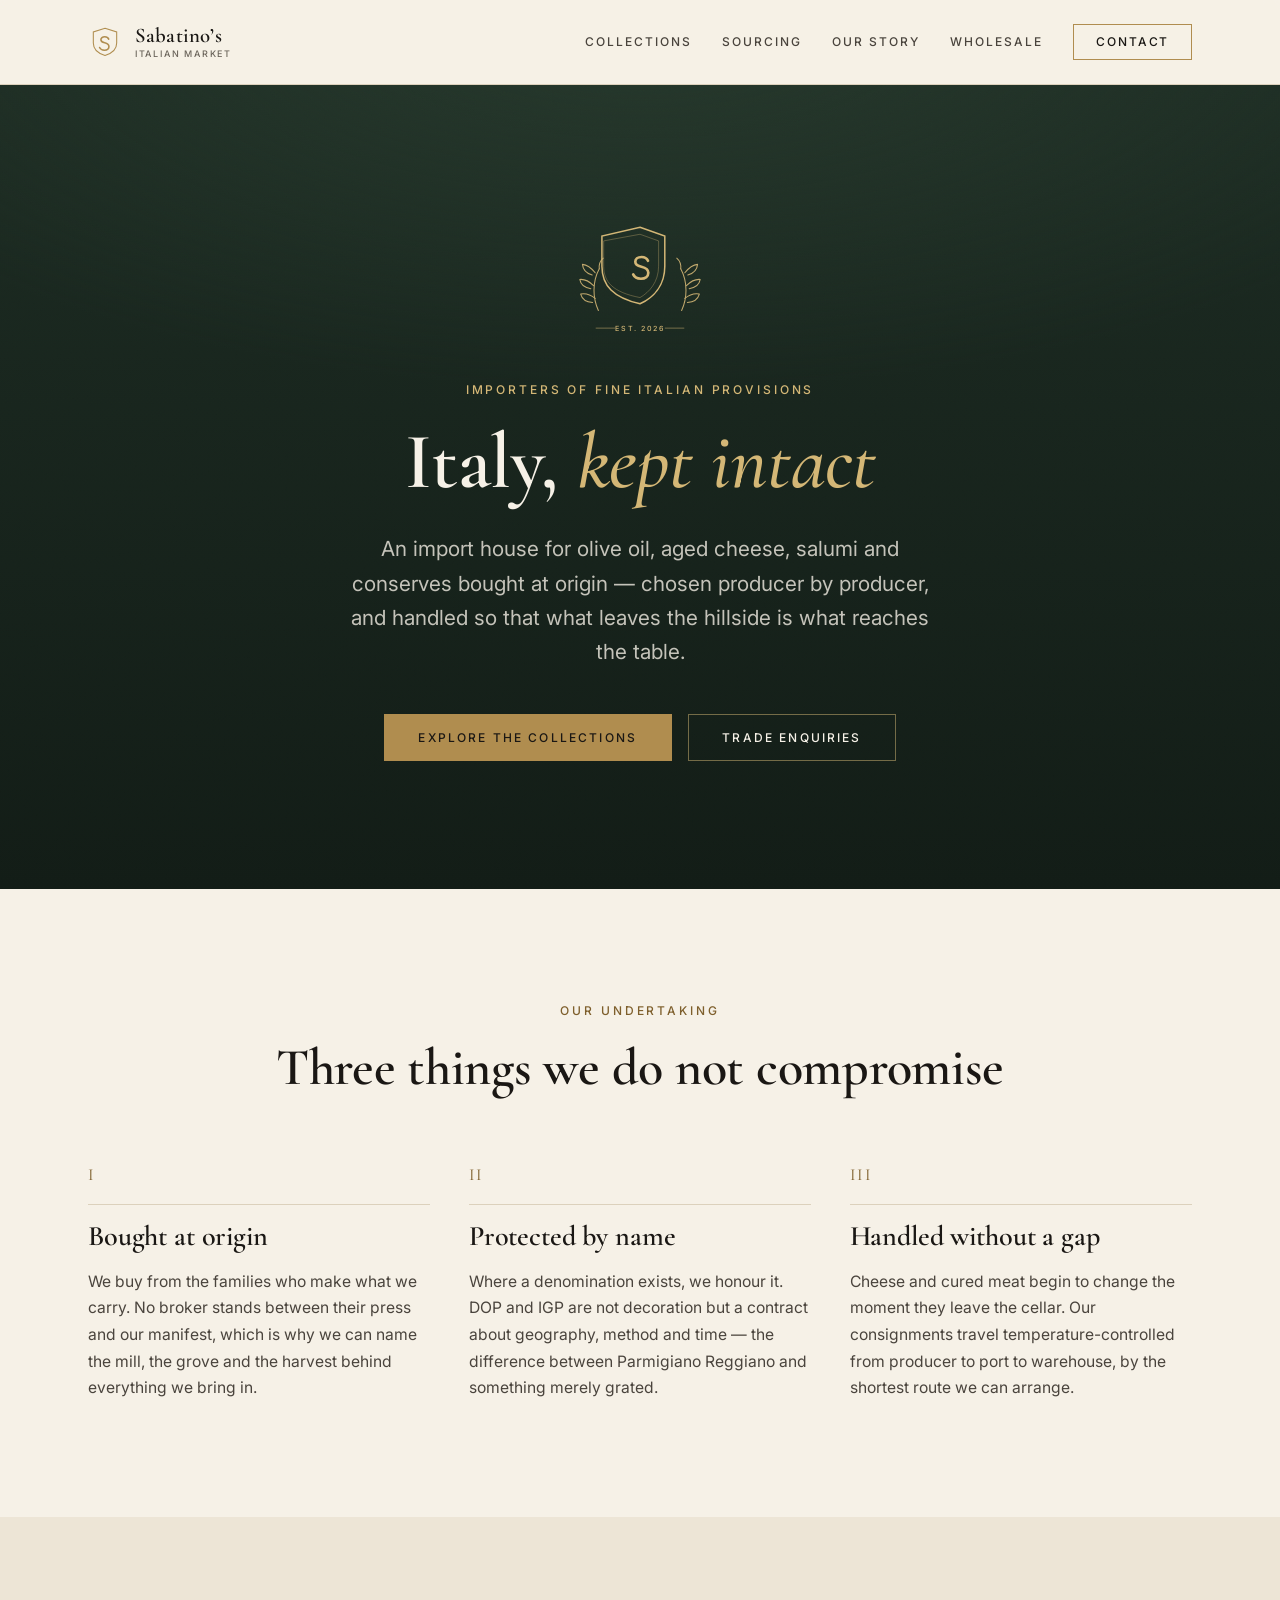
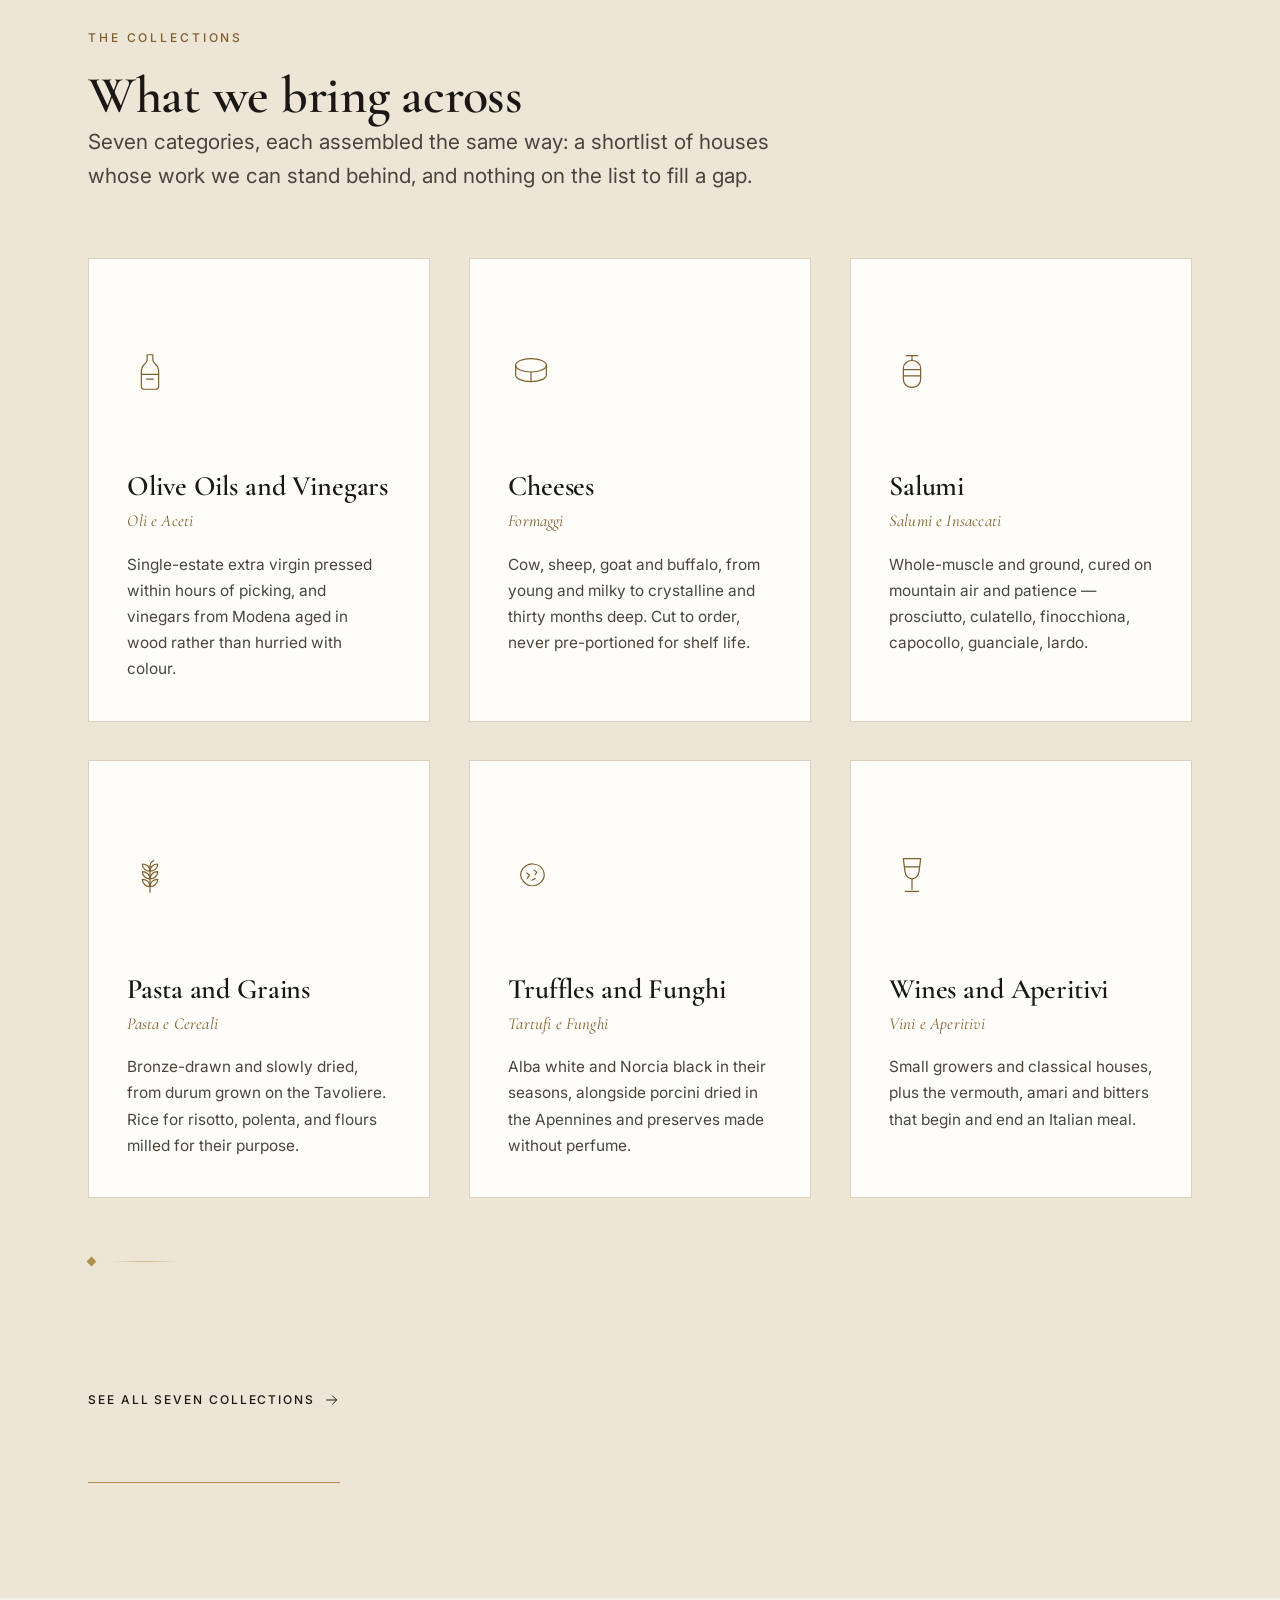
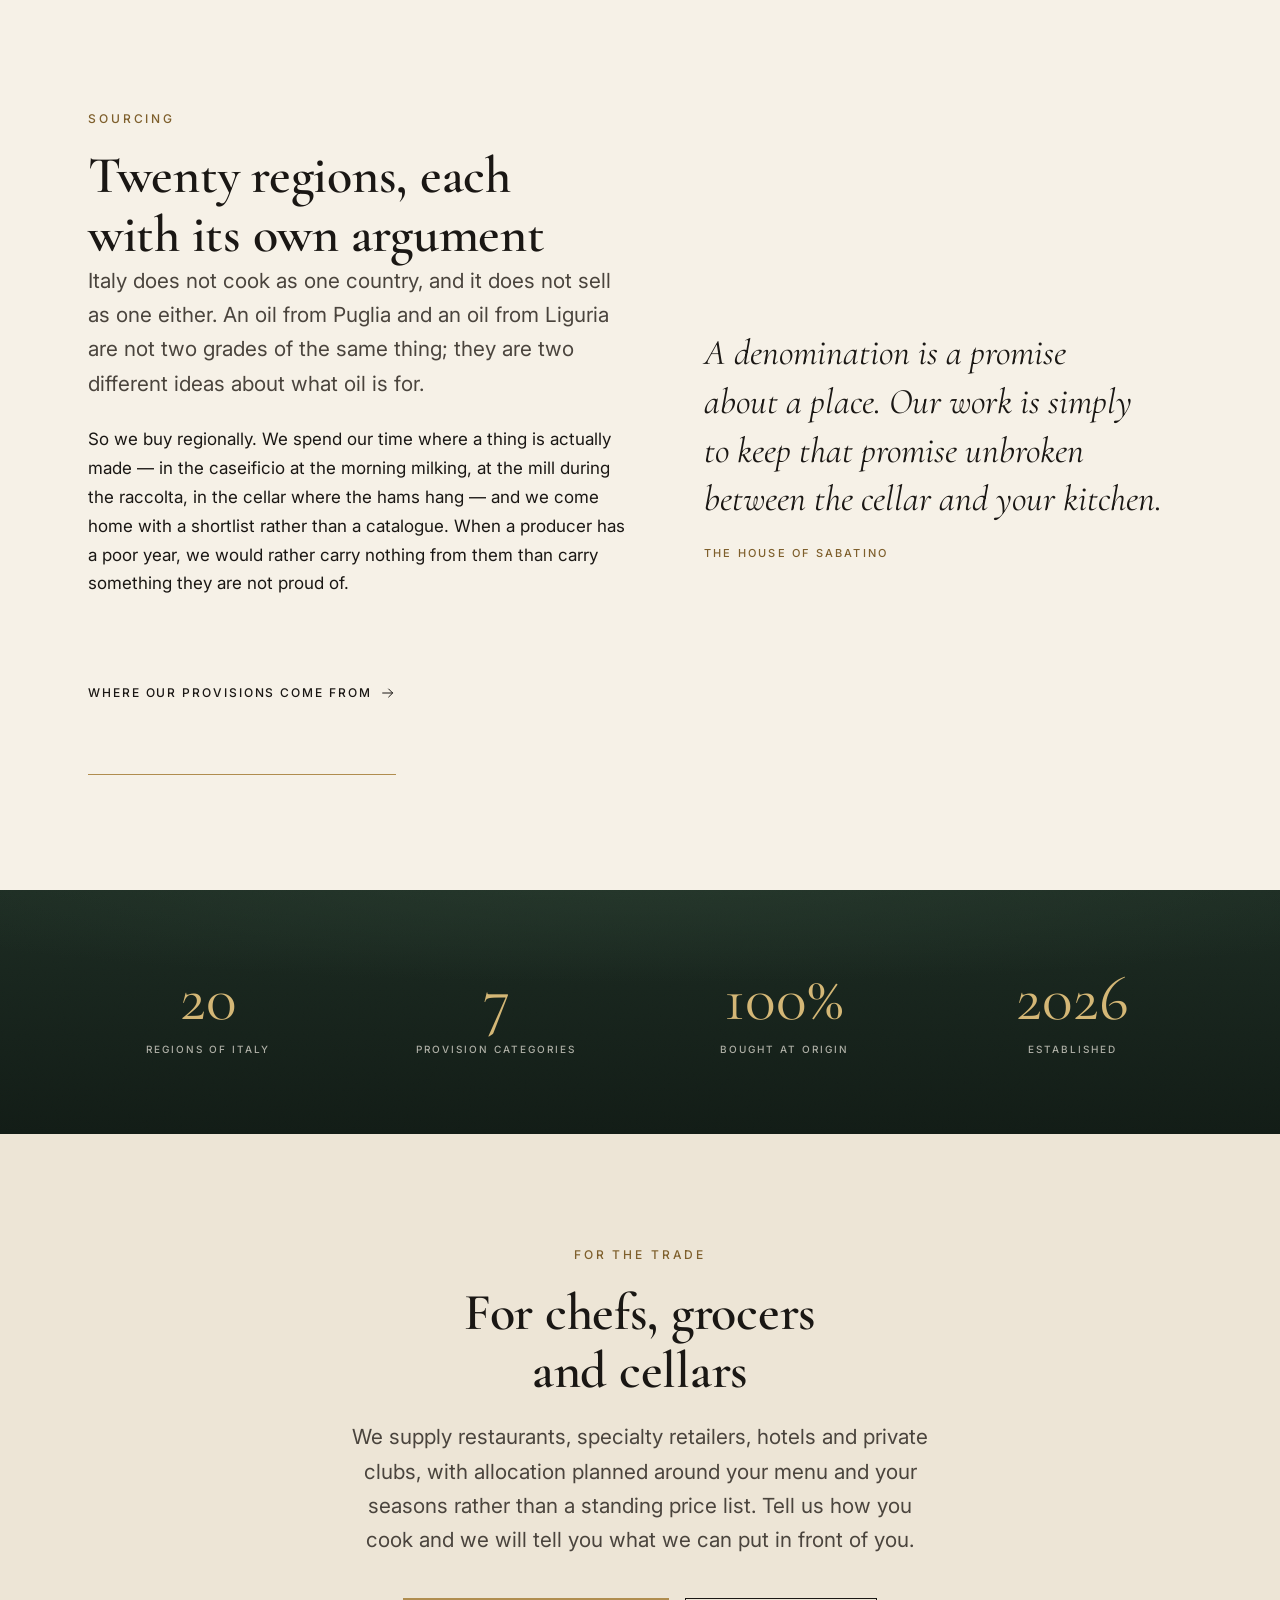
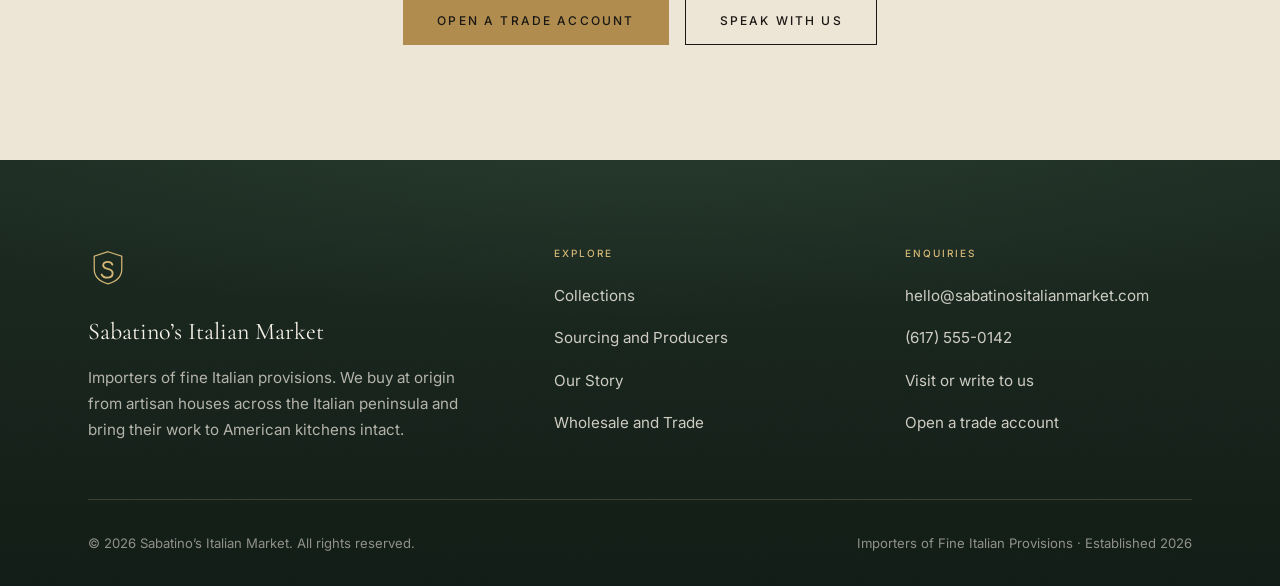
==== index.html @ a63a3068 "Build the Sabatino's Italian Market marketing site A seven-page static site for an importer of fine " ====
<!DOCTYPE html>
<html lang="en">
<head>
  <meta charset="utf-8">
  <meta name="viewport" content="width=device-width, initial-scale=1">
  <title>Sabatino's Italian Market | Importers of Fine Italian Provisions</title>
  <meta name="description" content="A high-end import house for Italian olive oil, aged cheese, salumi, pasta, truffles and conserves, bought at origin from artisan producers and handled without a gap in the chain.">
  <link rel="canonical" href="https://www.sabatinositalianmarket.com/">
  <link rel="icon" type="image/svg+xml" href="images/favicon.svg">

  <meta property="og:type" content="website">
  <meta property="og:site_name" content="Sabatino's Italian Market">
  <meta property="og:title" content="Sabatino's Italian Market | Importers of Fine Italian Provisions">
  <meta property="og:description" content="A high-end import house for Italian olive oil, aged cheese, salumi, pasta, truffles and conserves, bought at origin from artisan producers and handled without a gap in the chain.">
  <meta property="og:url" content="https://www.sabatinositalianmarket.com/">
  <meta name="twitter:card" content="summary_large_image">
  <meta name="theme-color" content="#1C2B22">

  <link rel="preconnect" href="https://fonts.googleapis.com">
  <link rel="preconnect" href="https://fonts.gstatic.com" crossorigin>
  <link href="https://fonts.googleapis.com/css2?family=Cormorant+Garamond:ital,wght@0,500;0,600;0,700;1,500;1,600&family=Inter:wght@400;500&display=swap" rel="stylesheet">
  <link rel="stylesheet" href="css/style.css">

  <script type="application/ld+json">
  {
    "@context": "https://schema.org",
    "@graph": [
      {
        "@type": "Organization",
        "@id": "https://www.sabatinositalianmarket.com/#organization",
        "name": "Sabatino's Italian Market",
        "alternateName": "Sabatino's",
        "description": "Importer of fine Italian provisions: olive oil, aged cheese, salumi, pasta, truffles, wine and conserves, bought at origin from artisan producers across Italy.",
        "url": "https://www.sabatinositalianmarket.com/",
        "logo": "https://www.sabatinositalianmarket.com/images/favicon.svg",
        "foundingDate": "2026",
        "email": "hello@sabatinositalianmarket.com",
        "telephone": "+1-617-555-0142",
        "address": {
          "@type": "PostalAddress",
          "streetAddress": "144 Prince Street",
          "addressLocality": "Boston",
          "addressRegion": "MA",
          "postalCode": "02113",
          "addressCountry": "US"
        },
        "areaServed": { "@type": "Country", "name": "United States" },
        "knowsAbout": ["Italian food importing", "DOP and IGP denominations", "Extra virgin olive oil", "Aged Italian cheese", "Salumi", "Bronze-drawn pasta", "Truffles"]
      },
      {
        "@type": "LocalBusiness",
        "@id": "https://www.sabatinositalianmarket.com/#market",
        "name": "Sabatino's Italian Market",
        "parentOrganization": { "@id": "https://www.sabatinositalianmarket.com/#organization" },
        "image": "https://www.sabatinositalianmarket.com/images/favicon.svg",
        "url": "https://www.sabatinositalianmarket.com/",
        "email": "hello@sabatinositalianmarket.com",
        "telephone": "+1-617-555-0142",
        "priceRange": "$$$",
        "address": {
          "@type": "PostalAddress",
          "streetAddress": "144 Prince Street",
          "addressLocality": "Boston",
          "addressRegion": "MA",
          "postalCode": "02113",
          "addressCountry": "US"
        },
        "makesOffer": [
          { "@type": "Offer", "itemOffered": { "@type": "Service", "name": "Wholesale supply of imported Italian provisions to restaurants, specialty retailers and hotels" } },
          { "@type": "Offer", "itemOffered": { "@type": "Service", "name": "Sourcing and importing of DOP and IGP protected Italian foods" } }
        ]
      }
    ]
  }
  </script>
</head>

<body>
  <a class="skip" href="#main">Skip to content</a>

  <header class="site-header">
    <div class="wrap site-header__inner">
      <a class="wordmark" href="index.html">
      <svg class="crest crest--nav" viewBox="0 0 64 64" aria-hidden="true" focusable="false">
        <path d="M32 6 54 13v21c0 12.4-8.9 19.6-22 23.4C18.9 53.6 10 46.4 10 34V13L32 6Z" fill="none" stroke="currentColor" stroke-width="2"/>
        <path d="M39 26.5c-1.3-2.9-3.9-4.4-7.4-4.4-4.5 0-7.3 2.3-7.3 5.6 0 3.1 2.2 4.7 7.1 5.8 5.3 1.2 8 3.2 8 7 0 4.2-3.5 6.9-8.6 6.9-4.3 0-7.5-1.8-9-5" fill="none" stroke="currentColor" stroke-width="3" stroke-linecap="round"/>
      </svg>
        <span class="wordmark__text">
          <span class="wordmark__name">Sabatino&rsquo;s</span>
          <span class="wordmark__sub">Italian Market</span>
        </span>
      </a>

      <button class="nav-toggle" type="button" id="nav-toggle" aria-expanded="false" aria-controls="site-nav" aria-label="Open menu">
        <span class="nav-toggle__bar"></span>
        <span class="nav-toggle__bar"></span>
        <span class="nav-toggle__bar"></span>
      </button>

      <nav class="nav" id="site-nav" aria-label="Primary">
        <ul class="nav__list">
          <li><a class="nav__link" href="collections.html">Collections</a></li>
          <li><a class="nav__link" href="sourcing.html">Sourcing</a></li>
          <li><a class="nav__link" href="our-story.html">Our Story</a></li>
          <li><a class="nav__link" href="wholesale.html">Wholesale</a></li>
          <li><a class="nav__link nav__cta" href="contact.html">Contact</a></li>
        </ul>
      </nav>
    </div>
  </header>

  <!-- Icon set. Defined once per page, referenced below with <use href="#i-…">. -->
  <svg aria-hidden="true" focusable="false" style="position:absolute;width:0;height:0;overflow:hidden">
    <symbol id="i-oil" viewBox="0 0 48 48" fill="none" stroke="currentColor" stroke-width="1.25" stroke-linecap="round" stroke-linejoin="round">
      <path d="M21 6h6v5.5c0 1.4.5 2.2 1.6 3.3l2.3 2.4c1.4 1.5 2.1 3 2.1 5V39a3 3 0 0 1-3 3H18a3 3 0 0 1-3-3V22.2c0-2 .7-3.5 2.1-5l2.3-2.4c1.1-1.1 1.6-1.9 1.6-3.3V6Z"/>
      <path d="M15 26.5h18"/>
      <path d="M20.5 31.5h7"/>
    </symbol>

    <symbol id="i-cheese" viewBox="0 0 48 48" fill="none" stroke="currentColor" stroke-width="1.25" stroke-linecap="round" stroke-linejoin="round">
      <path d="M8 17c0-3.9 7.2-7 16-7s16 3.1 16 7v10c0 3.9-7.2 7-16 7S8 30.9 8 27V17Z"/>
      <path d="M40 17c0 3.9-7.2 7-16 7S8 20.9 8 17"/>
      <path d="M24 24v10"/>
    </symbol>

    <symbol id="i-salumi" viewBox="0 0 48 48" fill="none" stroke="currentColor" stroke-width="1.25" stroke-linecap="round" stroke-linejoin="round">
      <path d="M18 7h12"/>
      <path d="M24 7v5"/>
      <path d="M24 12c-5 0-9 3.6-9 8v11.5c0 5.4 4 8.5 9 8.5s9-3.1 9-8.5V20c0-4.4-4-8-9-8Z"/>
      <path d="M16 21.5h16M16 28h16"/>
    </symbol>

    <symbol id="i-pasta" viewBox="0 0 48 48" fill="none" stroke="currentColor" stroke-width="1.25" stroke-linecap="round" stroke-linejoin="round">
      <path d="M24 42V15"/>
      <path d="M24 20c-4.5 0-8-3.2-8-7.5 4.5 0 8 3.2 8 7.5Z"/>
      <path d="M24 20c4.5 0 8-3.2 8-7.5-4.5 0-8 3.2-8 7.5Z"/>
      <path d="M24 28c-4.5 0-8-3.2-8-7.5 4.5 0 8 3.2 8 7.5Z"/>
      <path d="M24 28c4.5 0 8-3.2 8-7.5-4.5 0-8 3.2-8 7.5Z"/>
      <path d="M24 36c-4.5 0-8-3.2-8-7.5 4.5 0 8 3.2 8 7.5Z"/>
      <path d="M24 36c4.5 0 8-3.2 8-7.5-4.5 0-8 3.2-8 7.5Z"/>
      <path d="M24 15c0-2.8 1.4-4.8 3.8-5.9"/>
    </symbol>

    <symbol id="i-truffle" viewBox="0 0 48 48" fill="none" stroke="currentColor" stroke-width="1.25" stroke-linecap="round" stroke-linejoin="round">
      <path d="M13.8 20.4c2.1-5.3 7.2-8.4 12.4-7.9 6.1.6 10.4 4.3 11.4 9.4.8 4.2-1.1 8.3-4.7 10.9-4.2 3-9.9 3.3-14 .5-4.2-2.9-7-8-5.1-12.9Z"/>
      <path d="M19.5 21.8l3 2.4-2.2 3.1M27.4 18.9l2.7 2.1-1.7 2.7M25 29.4l3.2-1.6"/>
    </symbol>

    <symbol id="i-wine" viewBox="0 0 48 48" fill="none" stroke="currentColor" stroke-width="1.25" stroke-linecap="round" stroke-linejoin="round">
      <path d="M15 7h18l-1.6 13.2c-.6 4.9-3.9 7.8-7.4 7.8s-6.8-2.9-7.4-7.8L15 7Z"/>
      <path d="M16.2 15.5h15.6"/>
      <path d="M24 28v11"/>
      <path d="M17 41h14"/>
    </symbol>

    <symbol id="i-conserve" viewBox="0 0 48 48" fill="none" stroke="currentColor" stroke-width="1.25" stroke-linecap="round" stroke-linejoin="round">
      <path d="M16.5 7.5h15a1 1 0 0 1 1 1v3.5a1 1 0 0 1-1 1h-15a1 1 0 0 1-1-1V8.5a1 1 0 0 1 1-1Z"/>
      <path d="M17.5 13v3.4c0 1-.4 1.7-1 2.4-1.2 1.3-1.5 2.4-1.5 4V38a3 3 0 0 0 3 3h12a3 3 0 0 0 3-3V22.8c0-1.6-.3-2.7-1.5-4-.6-.7-1-1.4-1-2.4V13"/>
      <path d="M17 26.5h14"/>
    </symbol>

    <symbol id="i-arrow" viewBox="0 0 24 24" fill="none" stroke="currentColor" stroke-width="1.5" stroke-linecap="round" stroke-linejoin="round">
      <path d="M4 12h15M13 6l6 6-6 6"/>
    </symbol>

    <symbol id="i-check" viewBox="0 0 24 24" fill="none" stroke="currentColor" stroke-width="1.8" stroke-linecap="round" stroke-linejoin="round">
      <path d="M3 12.5 9 18.5 21 5.5"/>
    </symbol>
  </svg>

  <main id="main">

    <!-- Hero -->
    <section class="hero on-dark">
      <div class="wrap hero__inner">
        <svg class="crest crest--hero" viewBox="0 0 140 152" aria-hidden="true" focusable="false">
          <path d="M70 16 98 26v34c0 22-13 35.5-28 42.5C40 95.5 27 82 27 60V26L70 16Z" fill="none" stroke="currentColor" stroke-width="1.7"/>
          <path d="M70 24 91 31.5V60c0 18-10.5 29.5-21 35.5C39.5 89.5 29 78 29 60V31.5L70 24Z" fill="none" stroke="currentColor" stroke-width=".7" opacity=".55"/>
          <path d="M79 54c-1.2-2.8-3.8-4.3-7.2-4.3-4.4 0-7.1 2.2-7.1 5.4 0 3 2.2 4.6 6.9 5.6 5.2 1.2 7.8 3.1 7.8 6.8 0 4.1-3.4 6.7-8.4 6.7-4.2 0-7.3-1.8-8.7-4.9" fill="none" stroke="currentColor" stroke-width="3" stroke-linecap="round"/>
          <g class="crest__sprig" fill="none" stroke="currentColor" stroke-width="1.15" stroke-linecap="round" stroke-linejoin="round" opacity=".9">
            <path d="M23 110C16.5 96 16 78 24 63"/>
            <path d="M19.4 96.5C14 92 8.5 90.5 3 91.5c1.5 5.5 6 9 13.5 9.5"/>
            <path d="M17.6 82C12.6 77 7.5 74.5 2 75c1 5.5 5 9.5 12.5 10.5"/>
            <path d="M19.4 67.5C15 62 10.5 58.5 5 58c.5 5.5 4 10 11 12"/>
            <path d="M24 63c-.5-5 1-9 4.5-12"/>
          </g>
          <g class="crest__sprig" fill="none" stroke="currentColor" stroke-width="1.15" stroke-linecap="round" stroke-linejoin="round" opacity=".9" transform="translate(140) scale(-1 1)">
            <path d="M23 110C16.5 96 16 78 24 63"/>
            <path d="M19.4 96.5C14 92 8.5 90.5 3 91.5c1.5 5.5 6 9 13.5 9.5"/>
            <path d="M17.6 82C12.6 77 7.5 74.5 2 75c1 5.5 5 9.5 12.5 10.5"/>
            <path d="M19.4 67.5C15 62 10.5 58.5 5 58c.5 5.5 4 10 11 12"/>
            <path d="M24 63c-.5-5 1-9 4.5-12"/>
          </g>
          <path d="M20 130h22M98 130h22" stroke="currentColor" stroke-width="1" opacity=".55"/>
          <!-- TODO: update the founding year here and in the footer if it differs. -->
          <text x="70" y="133.4" text-anchor="middle" font-family="Inter, system-ui, sans-serif" font-size="8" font-weight="500" letter-spacing="1.8" fill="currentColor">EST. 2026</text>
        </svg>
        <span class="eyebrow">Importers of Fine Italian Provisions</span>
        <h1>Italy, <em>kept intact</em></h1>
        <p class="lede">
          An import house for olive oil, aged cheese, salumi and conserves bought at origin
          &mdash; chosen producer by producer, and handled so that what leaves the hillside
          is what reaches the table.
        </p>
        <div class="btn-row">
          <a class="btn btn--gold" href="collections.html">Explore the Collections</a>
          <a class="btn btn--ghost" href="wholesale.html">Trade Enquiries</a>
        </div>
      </div>
    </section>

    <!-- What we will not compromise -->
    <section class="section">
      <div class="wrap">
        <div class="section-head section-head--center js-reveal">
          <span class="eyebrow">Our Undertaking</span>
          <h2>Three things we do not compromise</h2>
        </div>

        <div class="grid grid--3">
          <div class="pillar js-reveal">
            <span class="pillar__num">I</span>
            <h3>Bought at origin</h3>
            <p>
              We buy from the families who make what we carry. No broker stands between
              their press and our manifest, which is why we can name the mill, the grove
              and the harvest behind everything we bring in.
            </p>
          </div>

          <div class="pillar js-reveal">
            <span class="pillar__num">II</span>
            <h3>Protected by name</h3>
            <p>
              Where a denomination exists, we honour it. DOP and IGP are not decoration
              but a contract about geography, method and time &mdash; the difference
              between Parmigiano Reggiano and something merely grated.
            </p>
          </div>

          <div class="pillar js-reveal">
            <span class="pillar__num">III</span>
            <h3>Handled without a gap</h3>
            <p>
              Cheese and cured meat begin to change the moment they leave the cellar.
              Our consignments travel temperature-controlled from producer to port to
              warehouse, by the shortest route we can arrange.
            </p>
          </div>
        </div>
      </div>
    </section>

    <!-- Collections -->
    <section class="section ground-bone">
      <div class="wrap">
        <div class="section-head js-reveal">
          <span class="eyebrow">The Collections</span>
          <h2>What we bring across</h2>
          <p class="lede">
            Seven categories, each assembled the same way: a shortlist of houses whose
            work we can stand behind, and nothing on the list to fill a gap.
          </p>
        </div>

        <div class="grid grid--3">
          <article class="card js-reveal">
            <svg class="card__icon" aria-hidden="true"><use href="#i-oil"></use></svg>
            <h3>Olive Oils and Vinegars</h3>
            <span class="italiano">Oli e Aceti</span>
            <p>
              Single-estate extra virgin pressed within hours of picking, and vinegars
              from Modena aged in wood rather than hurried with colour.
            </p>
          </article>

          <article class="card js-reveal">
            <svg class="card__icon" aria-hidden="true"><use href="#i-cheese"></use></svg>
            <h3>Cheeses</h3>
            <span class="italiano">Formaggi</span>
            <p>
              Cow, sheep, goat and buffalo, from young and milky to crystalline and
              thirty months deep. Cut to order, never pre-portioned for shelf life.
            </p>
          </article>

          <article class="card js-reveal">
            <svg class="card__icon" aria-hidden="true"><use href="#i-salumi"></use></svg>
            <h3>Salumi</h3>
            <span class="italiano">Salumi e Insaccati</span>
            <p>
              Whole-muscle and ground, cured on mountain air and patience &mdash;
              prosciutto, culatello, finocchiona, capocollo, guanciale, lardo.
            </p>
          </article>

          <article class="card js-reveal">
            <svg class="card__icon" aria-hidden="true"><use href="#i-pasta"></use></svg>
            <h3>Pasta and Grains</h3>
            <span class="italiano">Pasta e Cereali</span>
            <p>
              Bronze-drawn and slowly dried, from durum grown on the Tavoliere. Rice
              for risotto, polenta, and flours milled for their purpose.
            </p>
          </article>

          <article class="card js-reveal">
            <svg class="card__icon" aria-hidden="true"><use href="#i-truffle"></use></svg>
            <h3>Truffles and Funghi</h3>
            <span class="italiano">Tartufi e Funghi</span>
            <p>
              Alba white and Norcia black in their seasons, alongside porcini dried
              in the Apennines and preserves made without perfume.
            </p>
          </article>

          <article class="card js-reveal">
            <svg class="card__icon" aria-hidden="true"><use href="#i-wine"></use></svg>
            <h3>Wines and Aperitivi</h3>
            <span class="italiano">Vini e Aperitivi</span>
            <p>
              Small growers and classical houses, plus the vermouth, amari and bitters
              that begin and end an Italian meal.
            </p>
          </article>
        </div>

        <div class="divider divider--start js-reveal" aria-hidden="true"><span class="divider__gem"></span></div>

        <a class="link-more js-reveal" href="collections.html">
          See all seven collections
          <svg aria-hidden="true"><use href="#i-arrow"></use></svg>
        </a>
      </div>
    </section>

    <!-- Sourcing -->
    <section class="section">
      <div class="wrap split">
        <div class="js-reveal">
          <span class="eyebrow">Sourcing</span>
          <h2>Twenty regions, each with its own argument</h2>
          <p class="lede">
            Italy does not cook as one country, and it does not sell as one either. An oil
            from Puglia and an oil from Liguria are not two grades of the same thing; they
            are two different ideas about what oil is for.
          </p>
          <p>
            So we buy regionally. We spend our time where a thing is actually made &mdash;
            in the caseificio at the morning milking, at the mill during the raccolta, in
            the cellar where the hams hang &mdash; and we come home with a shortlist rather
            than a catalogue. When a producer has a poor year, we would rather carry nothing
            from them than carry something they are not proud of.
          </p>
          <a class="link-more" href="sourcing.html">
            Where our provisions come from
            <svg aria-hidden="true"><use href="#i-arrow"></use></svg>
          </a>
        </div>

        <div class="js-reveal">
          <blockquote class="quote">
            A denomination is a promise about a place. Our work is simply to keep that
            promise unbroken between the cellar and your kitchen.
            <cite class="quote__cite">The House of Sabatino</cite>
          </blockquote>
        </div>
      </div>
    </section>

    <!-- Figures -->
    <section class="section--sm on-dark">
      <div class="wrap">
        <div class="figures js-reveal">
          <div class="figures__item">
            <span class="figure">20</span>
            <span class="figures__label">Regions of Italy</span>
          </div>
          <div class="figures__item">
            <span class="figure">7</span>
            <span class="figures__label">Provision categories</span>
          </div>
          <div class="figures__item">
            <span class="figure">100%</span>
            <span class="figures__label">Bought at origin</span>
          </div>
          <div class="figures__item">
            <span class="figure">2026</span>
            <span class="figures__label">Established</span>
          </div>
        </div>
      </div>
    </section>

    <!-- Trade -->
    <section class="section ground-bone">
      <div class="wrap cta js-reveal">
        <span class="eyebrow">For the Trade</span>
        <h2>For chefs, grocers and cellars</h2>
        <p class="lede">
          We supply restaurants, specialty retailers, hotels and private clubs, with
          allocation planned around your menu and your seasons rather than a standing
          price list. Tell us how you cook and we will tell you what we can put in front
          of you.
        </p>
        <div class="btn-row">
          <a class="btn btn--gold" href="wholesale.html">Open a Trade Account</a>
          <a class="btn btn--ink" href="contact.html">Speak With Us</a>
        </div>
      </div>
    </section>

  </main>

  <footer class="site-footer on-dark">
    <div class="wrap">
      <div class="site-footer__top">
        <div class="site-footer__brand">
      <svg class="crest crest--nav" viewBox="0 0 64 64" aria-hidden="true" focusable="false">
        <path d="M32 6 54 13v21c0 12.4-8.9 19.6-22 23.4C18.9 53.6 10 46.4 10 34V13L32 6Z" fill="none" stroke="currentColor" stroke-width="2"/>
        <path d="M39 26.5c-1.3-2.9-3.9-4.4-7.4-4.4-4.5 0-7.3 2.3-7.3 5.6 0 3.1 2.2 4.7 7.1 5.8 5.3 1.2 8 3.2 8 7 0 4.2-3.5 6.9-8.6 6.9-4.3 0-7.5-1.8-9-5" fill="none" stroke="currentColor" stroke-width="3" stroke-linecap="round"/>
      </svg>
          <p class="site-footer__name">Sabatino&rsquo;s Italian Market</p>
          <p class="site-footer__blurb">
            Importers of fine Italian provisions. We buy at origin from artisan houses
            across the Italian peninsula and bring their work to American kitchens intact.
          </p>
        </div>

        <div>
          <h4>Explore</h4>
          <ul>
            <li><a href="collections.html">Collections</a></li>
            <li><a href="sourcing.html">Sourcing and Producers</a></li>
            <li><a href="our-story.html">Our Story</a></li>
            <li><a href="wholesale.html">Wholesale and Trade</a></li>
          </ul>
        </div>

        <div>
          <h4>Enquiries</h4>
          <ul>
            <!-- TODO: replace with your real address, phone and email. -->
            <li><a href="mailto:hello@sabatinositalianmarket.com">hello@sabatinositalianmarket.com</a></li>
            <li><a href="tel:+16175550142">(617) 555-0142</a></li>
            <li><a href="contact.html">Visit or write to us</a></li>
            <li><a href="wholesale.html">Open a trade account</a></li>
          </ul>
        </div>
      </div>

      <div class="site-footer__bottom">
        <p>&copy; 2026 Sabatino&rsquo;s Italian Market. All rights reserved.</p>
        <p>Importers of Fine Italian Provisions &middot; Established 2026</p>
      </div>
    </div>
  </footer>

  <script src="js/main.js"></script>

</body>
</html>
---- css/style.css ----
/* ============================================================================
   Sabatino's Italian Market
   Importers of Fine Italian Provisions
   ----------------------------------------------------------------------------
   1.  Tokens
   2.  Reset & base
   3.  Typography
   4.  Layout primitives
   5.  Ornament (crest, divider, grain)
   6.  Header & navigation
   7.  Buttons
   8.  Hero
   9.  Components (cards, bands, timeline, quotes)
   10. Sourcing map
   11. Forms
   12. Footer
   13. Reveal animation
   14. Responsive
   15. Print
   ========================================================================= */

/* --- 1. Tokens ----------------------------------------------------------- */

:root {
  /* Palette */
  --ink:          #1A1714;
  --ink-soft:     #4A443D;
  --ink-faint:    #6A635A;
  --verde:        #1C2B22;
  --verde-deep:   #121C16;
  --verde-mid:    #26382C;
  --cream:        #F6F1E7;
  --bone:         #EDE5D6;
  --rule:         #DCD1BC;
  --oro:          #B08D4F;   /* ornament only: hairlines, rules, borders, focus rings */
  --oro-text:     #7E5F2C;   /* gold text + icons on light grounds */
  --oro-light:    #D4B776;   /* gold on dark grounds */
  --chianti:      #75282B;
  --white:        #FFFDF9;

  /* Type */
  --display: "Cormorant Garamond", Georgia, "Times New Roman", serif;
  --body:    "Inter", system-ui, -apple-system, "Segoe UI", sans-serif;

  /* Rhythm */
  --section:   clamp(4.5rem, 9vw, 8.5rem);
  --gutter:    clamp(1.25rem, 4vw, 3rem);
  --wrap:      1200px;
  --wrap-tight: 760px;

  /* Motion */
  --ease: cubic-bezier(.22, .61, .36, 1);

  color-scheme: light;
}

/* Paper grain, layered over solid grounds so flat colour never reads as flat. */
:root {
  --grain: url("data:image/svg+xml,%3Csvg xmlns='http://www.w3.org/2000/svg'%3E%3Cfilter id='n'%3E%3CfeTurbulence type='fractalNoise' baseFrequency='0.82' numOctaves='3' stitchTiles='stitch'/%3E%3C/filter%3E%3Crect width='100%25' height='100%25' filter='url(%23n)' opacity='0.38'/%3E%3C/svg%3E");
}

/* --- 2. Reset & base ----------------------------------------------------- */

*, *::before, *::after { box-sizing: border-box; }

html { -webkit-text-size-adjust: 100%; scroll-behavior: smooth; }

body {
  margin: 0;
  background: var(--cream);
  color: var(--ink);
  font: 400 17px/1.7 var(--body);
  -webkit-font-smoothing: antialiased;
  text-rendering: optimizeLegibility;
  overflow-x: hidden;
}

img, svg { max-width: 100%; }
svg { display: block; }

a { color: var(--chianti); text-decoration-thickness: 1px; text-underline-offset: 3px; }
a:hover { color: var(--ink); }

ul, ol { margin: 0; padding: 0; }

:focus-visible {
  outline: 2px solid var(--oro);
  outline-offset: 3px;
  border-radius: 2px;
}
.on-dark :focus-visible { outline-color: var(--oro-light); }

.skip {
  position: absolute; left: 1rem; top: -4rem; z-index: 200;
  padding: .75rem 1.25rem;
  background: var(--verde); color: var(--cream);
  font: 500 12px/1 var(--body); letter-spacing: .14em; text-transform: uppercase;
  text-decoration: none; transition: top .18s var(--ease);
}
.skip:focus { top: 1rem; color: var(--cream); }

.sr-only {
  position: absolute; width: 1px; height: 1px;
  padding: 0; margin: -1px; overflow: hidden;
  clip: rect(0 0 0 0); white-space: nowrap; border: 0;
}

/* --- 3. Typography ------------------------------------------------------- */

h1, h2, h3, h4 {
  font-family: var(--display);
  font-weight: 600;
  line-height: 1.12;
  letter-spacing: -.005em;
  margin: 0;
  text-wrap: balance;
}

h1 { font-size: clamp(2.6rem, 6.2vw, 5rem); }
h2 { font-size: clamp(2rem, 4.2vw, 3.25rem); }
h3 { font-size: clamp(1.4rem, 2.2vw, 1.9rem); }
h4 { font-size: 1.2rem; }

p { margin: 0 0 1.15em; }
p:last-child { margin-bottom: 0; }

/* The single most important device for the tone of the whole site. */
.eyebrow {
  display: block;
  font: 500 clamp(10px, 1.1vw, 12px)/1 var(--body);
  letter-spacing: .24em;
  text-transform: uppercase;
  color: var(--oro-text);
  margin: 0 0 1.4rem;
}
.on-dark .eyebrow { color: var(--oro-light); }

.lede {
  font-size: clamp(1.1rem, 1.7vw, 1.3rem);
  line-height: 1.65;
  color: var(--ink-soft);
}
.on-dark .lede { color: rgba(246, 241, 231, .78); }

.italiano {
  font-family: var(--display);
  font-style: italic;
  font-size: 1.15rem;
  color: var(--oro-text);
  letter-spacing: .01em;
}

.figure {
  font-family: var(--display);
  font-size: clamp(2.75rem, 5vw, 4rem);
  line-height: 1;
  color: var(--oro-light);
}

/* --- 4. Layout primitives ------------------------------------------------ */

.wrap {
  width: 100%;
  max-width: var(--wrap);
  margin-inline: auto;
  padding-inline: var(--gutter);
}
.wrap--tight { max-width: var(--wrap-tight); }

section { position: relative; }

.section    { padding-block: var(--section); }
.section--sm { padding-block: clamp(3rem, 6vw, 5rem); }

.ground-bone  { background: var(--bone); }
.ground-white { background: var(--white); }

/* Dark grounds carry the grain and a soft interior glow. */
.on-dark {
  position: relative;
  background:
    radial-gradient(120% 80% at 50% -10%, var(--verde-mid) 0%, transparent 60%),
    linear-gradient(180deg, var(--verde) 0%, var(--verde-deep) 100%);
  color: rgba(246, 241, 231, .92);
  overflow: hidden;
}
.on-dark::before {
  content: "";
  position: absolute; inset: 0;
  background-image: var(--grain);
  opacity: .16;
  mix-blend-mode: overlay;
  pointer-events: none;
}
.on-dark > * { position: relative; }
.on-dark h1, .on-dark h2, .on-dark h3 { color: var(--cream); }

.section-head { max-width: 46rem; margin-bottom: clamp(2.5rem, 5vw, 4rem); }
.section-head--center { margin-inline: auto; text-align: center; }

.grid { display: grid; gap: clamp(1.5rem, 3vw, 2.5rem); }
.grid--2 { grid-template-columns: repeat(2, 1fr); }
.grid--3 { grid-template-columns: repeat(3, 1fr); }

.split {
  display: grid;
  grid-template-columns: 1.05fr .95fr;
  gap: clamp(2.5rem, 6vw, 5.5rem);
  align-items: center;
}

/* --- 5. Ornament -------------------------------------------------------- */

.crest { color: var(--oro); }
.crest--nav  { width: 34px; }
.crest--hero { width: clamp(88px, 12vw, 124px); color: var(--oro-light); }

/* Gold hairline broken by a diamond. */
.divider {
  display: flex; align-items: center; gap: 1rem;
  margin-block: clamp(2.5rem, 5vw, 3.75rem);
  color: var(--oro);
}
.divider::before, .divider::after {
  content: ""; flex: 1; height: 1px;
  background: linear-gradient(90deg, transparent, currentColor 45%, currentColor 55%, transparent);
  opacity: .5;
}
.divider__gem {
  width: 7px; height: 7px;
  background: currentColor;
  transform: rotate(45deg);
  flex: none;
}
.divider--start::before { display: none; }
.divider--start { justify-content: flex-start; }
.divider--start::after { flex: 0 0 68px; }
.on-dark .divider { color: var(--oro-light); }

.rule-top { border-top: 1px solid var(--rule); }

/* --- 6. Header & navigation --------------------------------------------- */

.site-header {
  position: sticky; top: 0; z-index: 100;
  background: rgba(246, 241, 231, .93);
  backdrop-filter: saturate(140%) blur(10px);
  border-bottom: 1px solid var(--rule);
  transition: box-shadow .25s var(--ease);
}
.site-header.is-stuck { box-shadow: 0 1px 24px rgba(26, 23, 20, .09); }

.site-header__inner {
  display: flex; align-items: center; justify-content: space-between;
  gap: 2rem;
  min-height: 84px;
}

.wordmark {
  display: flex; align-items: center; gap: .8rem;
  text-decoration: none; color: var(--ink);
  flex: none;
}
.wordmark__text { display: grid; gap: .18rem; }
.wordmark__name {
  font-family: var(--display);
  font-size: 1.3rem; font-weight: 600; line-height: 1;
  letter-spacing: .01em;
}
.wordmark__sub {
  font: 500 9px/1 var(--body);
  letter-spacing: .2em; text-transform: uppercase;
  color: var(--ink-faint);
}

.nav__list {
  display: flex; align-items: center; gap: clamp(1.1rem, 2.4vw, 2.1rem);
  list-style: none;
}
.nav__link {
  position: relative;
  display: block; padding: .4rem 0;
  font: 500 12px/1 var(--body);
  letter-spacing: .16em; text-transform: uppercase;
  color: var(--ink-soft); text-decoration: none;
  transition: color .2s var(--ease);
}
.nav__link:hover { color: var(--ink); }
.nav__link::after {
  content: ""; position: absolute; left: 0; right: 0; bottom: -2px;
  height: 1px; background: var(--oro);
  transform: scaleX(0); transform-origin: left;
  transition: transform .28s var(--ease);
}
.nav__link:hover::after { transform: scaleX(1); }
.nav__link[aria-current="page"] { color: var(--ink); }
.nav__link[aria-current="page"]::after { transform: scaleX(1); background: var(--chianti); }

.nav__cta {
  padding: .7rem 1.35rem;
  border: 1px solid var(--oro);
  color: var(--ink);
}
.nav__cta::after { display: none; }
.nav__cta:hover { background: var(--oro); color: var(--ink); }

.nav-toggle {
  display: none;
  width: 44px; height: 44px;
  padding: 0; margin-right: -8px;
  background: none; border: 0; cursor: pointer;
  color: var(--ink);
}
.nav-toggle__bar {
  display: block; width: 24px; height: 1.5px;
  margin: 5px auto;
  background: currentColor;
  transition: transform .26s var(--ease), opacity .18s var(--ease);
}
.nav-toggle[aria-expanded="true"] .nav-toggle__bar:nth-child(1) { transform: translateY(6.5px) rotate(45deg); }
.nav-toggle[aria-expanded="true"] .nav-toggle__bar:nth-child(2) { opacity: 0; }
.nav-toggle[aria-expanded="true"] .nav-toggle__bar:nth-child(3) { transform: translateY(-6.5px) rotate(-45deg); }

/* --- 7. Buttons --------------------------------------------------------- */

.btn {
  display: inline-flex; align-items: center; justify-content: center; gap: .6rem;
  padding: 1.05rem 2.1rem;
  border: 1px solid transparent;
  font: 500 12px/1 var(--body);
  letter-spacing: .18em; text-transform: uppercase;
  text-decoration: none; cursor: pointer;
  transition: background-color .24s var(--ease), color .24s var(--ease),
              border-color .24s var(--ease), transform .24s var(--ease);
}
.btn:hover { transform: translateY(-2px); }
.btn:active { transform: none; }

.btn--gold  { background: var(--oro); color: var(--ink); }
.btn--gold:hover { background: #9C7B41; color: var(--ink); }

.btn--ghost { border-color: rgba(212, 183, 118, .5); color: var(--cream); }
.btn--ghost:hover { border-color: var(--oro-light); background: rgba(212, 183, 118, .1); color: var(--cream); }

.btn--ink { border-color: var(--ink); color: var(--ink); }
.btn--ink:hover { background: var(--ink); color: var(--cream); }

.btn-row { display: flex; flex-wrap: wrap; gap: 1rem; }

/* Understated text link with a travelling arrow. */
.link-more {
  display: inline-flex; align-items: center; gap: .55rem;
  font: 500 12px/1 var(--body);
  letter-spacing: .16em; text-transform: uppercase;
  color: var(--ink); text-decoration: none;
  padding-bottom: .4rem;
  border-bottom: 1px solid var(--oro);
}
.link-more svg { width: 16px; transition: transform .26s var(--ease); }
.link-more:hover svg { transform: translateX(5px); }
.on-dark .link-more { color: var(--cream); }

/* --- 8. Hero ------------------------------------------------------------ */

.hero {
  display: grid; place-items: center;
  min-height: min(88vh, 860px);
  padding-block: clamp(4.5rem, 11vw, 8rem);
  text-align: center;
}
.hero__inner { max-width: 54rem; }
.hero .crest--hero { margin: 0 auto 2.25rem; }
.hero h1 { margin-bottom: 1.6rem; }
.hero h1 em {
  font-style: italic;
  color: var(--oro-light);
  font-weight: 500;
}
.hero .lede { max-width: 38rem; margin: 0 auto 2.75rem; }
.hero .btn-row { justify-content: center; }

/* Compact hero for interior pages. */
.page-hero {
  padding-block: clamp(4rem, 9vw, 7rem) clamp(3.5rem, 7vw, 5.5rem);
  text-align: center;
}
.page-hero .lede { max-width: 40rem; margin-inline: auto; margin-top: 1.5rem; }

/* --- 9. Components ----------------------------------------------------- */

.card {
  display: flex; flex-direction: column;
  padding: clamp(1.75rem, 3vw, 2.5rem);
  background: var(--white);
  border: 1px solid var(--rule);
  transition: border-color .3s var(--ease), box-shadow .3s var(--ease), transform .3s var(--ease);
}
.card:hover {
  border-color: var(--oro);
  box-shadow: 0 18px 44px -28px rgba(26, 23, 20, .38);
  transform: translateY(-4px);
}
.card__icon { width: 46px; color: var(--oro-text); margin-bottom: 1.5rem; }
.card h3 { margin-bottom: .3rem; }
.card .italiano { display: block; margin-bottom: 1rem; font-size: 1.05rem; }
.card p { color: var(--ink-soft); font-size: .96rem; }

/* Numbered value/step column. */
.pillar { display: flex; flex-direction: column; gap: 1rem; }
.pillar__num {
  font-family: var(--display);
  font-size: 1.05rem; letter-spacing: .1em;
  color: var(--oro-text);
  padding-bottom: .9rem;
  border-bottom: 1px solid var(--rule);
}
.on-dark .pillar__num { color: var(--oro-light); border-color: rgba(212, 183, 118, .28); }
.pillar__icon { width: 44px; color: var(--oro-text); }
.pillar p { color: var(--ink-soft); font-size: .98rem; }
.on-dark .pillar p { color: rgba(246, 241, 231, .74); }

/* Typographic figures row — deliberately not a stat dashboard. */
.figures {
  display: grid; grid-template-columns: repeat(4, 1fr);
  gap: clamp(1.5rem, 4vw, 3rem);
  text-align: center;
}
.figures__item { display: grid; gap: .7rem; }
.figures__label {
  font: 500 10px/1.5 var(--body);
  letter-spacing: .2em; text-transform: uppercase;
  color: rgba(246, 241, 231, .68);
}

.quote {
  margin: 0;
  font-family: var(--display);
  font-size: clamp(1.5rem, 3vw, 2.25rem);
  line-height: 1.35;
  font-style: italic;
  color: var(--ink);
  text-wrap: balance;
}
.on-dark .quote { color: var(--cream); }
.quote__cite {
  display: block; margin-top: 1.5rem;
  font: 500 11px/1 var(--body);
  letter-spacing: .2em; text-transform: uppercase;
  font-style: normal;
  color: var(--oro-text);
}

/* Editorial alternating rows (collections). */
.entry {
  display: grid;
  grid-template-columns: 1fr 1fr;
  gap: clamp(2rem, 6vw, 5rem);
  align-items: start;
  padding-block: clamp(2.75rem, 5vw, 4.25rem);
  border-top: 1px solid var(--rule);
}
.entry:first-of-type { border-top: 0; }
.entry__icon { width: 54px; color: var(--oro-text); margin-bottom: 1.75rem; }
.entry h2 { font-size: clamp(1.8rem, 3vw, 2.5rem); margin-bottom: .35rem; }
.entry__body > p { color: var(--ink-soft); }
.entry__head { position: sticky; top: 112px; }
.entry--flip .entry__head { grid-column: 2; grid-row: 1; }
.entry--flip .entry__body { grid-column: 1; grid-row: 1; }

.spec {
  margin: 0; display: grid; gap: 0;
  border-top: 1px solid var(--rule);
}
.spec__row {
  display: grid;
  grid-template-columns: 8.5rem 1fr;
  gap: 1rem;
  padding-block: .85rem;
  border-bottom: 1px solid var(--rule);
  font-size: .94rem;
}
.spec__key {
  font: 500 10px/1.7 var(--body);
  letter-spacing: .16em; text-transform: uppercase;
  color: var(--ink-faint);
}
.spec__val { margin: 0; color: var(--ink); }

/* Vertical gold-rule timeline. */
.timeline { list-style: none; position: relative; padding-left: 2.5rem; }
.timeline::before {
  content: ""; position: absolute; left: 5px; top: .6rem; bottom: .6rem;
  width: 1px; background: var(--rule);
}
.timeline__item { position: relative; padding-bottom: 2.75rem; }
.timeline__item:last-child { padding-bottom: 0; }
.timeline__item::before {
  content: ""; position: absolute; left: -2.5rem; top: .5rem;
  width: 11px; height: 11px;
  background: var(--cream);
  border: 1px solid var(--oro);
  transform: rotate(45deg);
}
.timeline__when {
  display: block;
  font: 500 10px/1 var(--body);
  letter-spacing: .2em; text-transform: uppercase;
  color: var(--oro-text);
  margin-bottom: .6rem;
}
.timeline h3 { font-size: 1.35rem; margin-bottom: .5rem; }
.timeline p { color: var(--ink-soft); font-size: .97rem; }

/* Plain-language definition list (DOP/IGP). */
.defs { display: grid; gap: 0; }
.defs__item {
  display: grid; grid-template-columns: 7rem 1fr;
  gap: clamp(1rem, 3vw, 2.5rem);
  padding-block: 1.6rem;
  border-bottom: 1px solid var(--rule);
}
.defs__item:first-child { border-top: 1px solid var(--rule); }
.defs__term {
  font-family: var(--display);
  font-size: 1.5rem; color: var(--oro-text);
}
.defs__desc p { font-size: .97rem; color: var(--ink-soft); }
.defs__desc strong { color: var(--ink); font-weight: 500; }

.checks { list-style: none; display: grid; gap: 1rem; }
.checks li {
  display: grid; grid-template-columns: 1.4rem 1fr; gap: .9rem;
  align-items: start;
  font-size: .98rem;
}
.checks svg { width: 15px; margin-top: .42rem; color: var(--oro-text); }

/* Full-width call-to-action band. */
.cta { text-align: center; }
.cta h2 { max-width: 34rem; margin: 0 auto 1.25rem; }
.cta .lede { max-width: 36rem; margin: 0 auto 2.5rem; }
.cta .btn-row { justify-content: center; }

/* --- 10. Sourcing map -------------------------------------------------- */

.map-layout {
  display: grid;
  grid-template-columns: minmax(280px, 38%) 1fr;
  gap: clamp(2.5rem, 6vw, 5rem);
  align-items: start;
}
.map { position: sticky; top: 120px; }
.map svg { width: 100%; height: auto; overflow: visible; }
.map__land {
  fill: rgba(28, 43, 34, .05);
  stroke: var(--verde);
  stroke-width: .9;
  stroke-linejoin: round;
}
.map__pin { transition: transform .3s var(--ease); transform-origin: center; }
.map__pin circle { fill: var(--cream); stroke: var(--oro); stroke-width: 1.2; transition: fill .3s var(--ease); }
.map__pin text {
  font: 500 7px/1 var(--body);
  fill: var(--oro-text);
  text-anchor: middle;
  transition: fill .3s var(--ease);
}
.map__pin.is-active circle { fill: var(--chianti); stroke: var(--chianti); }
.map__pin.is-active text { fill: var(--white); }
.map__caption {
  margin-top: 1.5rem;
  font: 500 10px/1.7 var(--body);
  letter-spacing: .16em; text-transform: uppercase;
  color: var(--ink-faint);
  text-align: center;
}

.regions { list-style: none; display: grid; gap: 0; }
.region {
  display: grid; grid-template-columns: 2.5rem 1fr;
  gap: clamp(1rem, 2vw, 1.75rem);
  padding-block: 1.75rem;
  border-bottom: 1px solid var(--rule);
  transition: background-color .3s var(--ease);
}
.region:first-child { border-top: 1px solid var(--rule); }
.region:hover, .region:focus-within { background: rgba(176, 141, 79, .07); }
.region__num {
  font-family: var(--display);
  font-size: 1.15rem;
  color: var(--oro-text);
  padding-top: .15rem;
}
.region h3 { font-size: 1.45rem; margin-bottom: .2rem; }
.region__what {
  display: block;
  font: 500 10px/1.6 var(--body);
  letter-spacing: .16em; text-transform: uppercase;
  color: var(--ink-faint);
  margin-bottom: .75rem;
}
.region p { font-size: .96rem; color: var(--ink-soft); }

/* --- 11. Forms --------------------------------------------------------- */

.form { display: grid; gap: 1.5rem; }
.form__row { display: grid; grid-template-columns: 1fr 1fr; gap: 1.5rem; }

.field { display: grid; gap: .55rem; }
.field label {
  font: 500 10px/1 var(--body);
  letter-spacing: .18em; text-transform: uppercase;
  color: var(--ink-soft);
}
.field .req { color: var(--chianti); }

.field input,
.field select,
.field textarea {
  width: 100%;
  padding: .95rem 1.05rem;
  background: var(--white);
  border: 1px solid var(--rule);
  border-radius: 0;
  color: var(--ink);
  font: 400 16px/1.5 var(--body);
  transition: border-color .22s var(--ease), box-shadow .22s var(--ease);
  -webkit-appearance: none; appearance: none;
}
.field textarea { min-height: 9.5rem; resize: vertical; }
.field select {
  background-image: url("data:image/svg+xml,%3Csvg xmlns='http://www.w3.org/2000/svg' viewBox='0 0 12 8'%3E%3Cpath d='M1 1.5 6 6.5l5-5' fill='none' stroke='%237A736A' stroke-width='1.4'/%3E%3C/svg%3E");
  background-repeat: no-repeat;
  background-position: right 1.05rem center;
  background-size: 12px;
  padding-right: 2.75rem;
}
.field input:focus,
.field select:focus,
.field textarea:focus {
  outline: none;
  border-color: var(--oro);
  box-shadow: 0 0 0 3px rgba(176, 141, 79, .16);
}
.field input[aria-invalid="true"],
.field select[aria-invalid="true"],
.field textarea[aria-invalid="true"] { border-color: var(--chianti); }

.field__error {
  display: none;
  font-size: .85rem;
  color: var(--chianti);
}
.field__error.is-shown { display: block; }

.form__note { font-size: .85rem; color: var(--ink-faint); }

.form-status {
  display: none;
  padding: clamp(1.75rem, 4vw, 2.5rem);
  background: var(--white);
  border: 1px solid var(--oro);
  text-align: center;
}
.form-status.is-shown { display: block; }
.form-status h3 { margin-bottom: .75rem; }
.form-status p { color: var(--ink-soft); font-size: .97rem; }
.form-status .crest { width: 44px; margin: 0 auto 1.25rem; }
.form-status--error { border-color: var(--chianti); }

/* Contact details column. */
.contact-detail {
  display: grid; gap: .4rem;
  padding-block: 1.5rem;
  border-bottom: 1px solid var(--rule);
}
.contact-detail:first-child { border-top: 1px solid var(--rule); }
.contact-detail dt {
  font: 500 10px/1 var(--body);
  letter-spacing: .18em; text-transform: uppercase;
  color: var(--ink-faint);
}
.contact-detail dd { margin: 0; font-size: 1.05rem; }
.contact-detail dd a { color: var(--ink); text-decoration-color: var(--oro); }
.contact-detail dd a:hover { color: var(--chianti); }

/* --- 12. Footer -------------------------------------------------------- */

.site-footer { padding-block: clamp(3.5rem, 7vw, 5.5rem) 2rem; }
.site-footer__top {
  display: grid;
  grid-template-columns: 1.4fr 1fr 1fr;
  gap: clamp(2rem, 5vw, 4rem);
  padding-bottom: clamp(2.5rem, 5vw, 3.5rem);
}
.site-footer .crest { width: 40px; margin-bottom: 1.5rem; color: var(--oro-light); }
.site-footer__name {
  font-family: var(--display);
  font-size: 1.5rem; margin-bottom: .75rem;
  color: var(--cream);
}
.site-footer__blurb { font-size: .95rem; color: rgba(246, 241, 231, .7); max-width: 26rem; }
.site-footer h4 {
  font: 500 10px/1 var(--body);
  letter-spacing: .2em; text-transform: uppercase;
  color: var(--oro-light);
  margin-bottom: 1.4rem;
}
.site-footer ul { list-style: none; display: grid; gap: .85rem; }
.site-footer a {
  color: rgba(246, 241, 231, .82);
  font-size: .95rem;
  text-decoration: none;
}
.site-footer a:hover { color: var(--oro-light); text-decoration: underline; text-underline-offset: 4px; }
.site-footer__bottom {
  display: flex; flex-wrap: wrap; gap: 1rem 2rem;
  justify-content: space-between; align-items: center;
  padding-top: 2rem;
  border-top: 1px solid rgba(212, 183, 118, .22);
  font-size: .82rem;
  color: rgba(246, 241, 231, .55);
}
.site-footer__bottom p { margin: 0; }

/* --- 13. Reveal animation ---------------------------------------------- */
/* Content is fully visible by default; JS opts in to the animation, so the
   page never depends on scripting to be readable. */

.js-reveal.reveal-ready {
  opacity: 0;
  transform: translateY(22px);
  transition: opacity .8s var(--ease), transform .8s var(--ease);
}
.js-reveal.reveal-ready.is-visible { opacity: 1; transform: none; }

/* --- 14. Responsive ---------------------------------------------------- */

@media (max-width: 1024px) {
  .split, .map-layout { grid-template-columns: 1fr; }
  .map { position: static; max-width: 340px; margin-inline: auto; }
  .grid--3 { grid-template-columns: repeat(2, 1fr); }
  .entry { grid-template-columns: 1fr; gap: 1.75rem; }
  .entry__head { position: static; }
  .entry--flip .entry__head,
  .entry--flip .entry__body { grid-column: 1; grid-row: auto; }
}

@media (max-width: 860px) {
  .site-header__inner { min-height: 72px; }
  .nav-toggle { display: block; }

  .nav {
    position: fixed; inset: 72px 0 auto;
    max-height: calc(100dvh - 72px);
    overflow-y: auto;
    background: var(--cream);
    border-bottom: 1px solid var(--rule);
    box-shadow: 0 24px 48px -32px rgba(26, 23, 20, .45);
    transform: translateY(-14px);
    opacity: 0;
    visibility: hidden;
    transition: transform .3s var(--ease), opacity .3s var(--ease), visibility .3s;
  }
  .nav.is-open { transform: none; opacity: 1; visibility: visible; }
  .nav__list {
    flex-direction: column; align-items: stretch;
    gap: 0;
    padding: 1rem var(--gutter) 2rem;
  }
  .nav__list li { border-bottom: 1px solid var(--rule); }
  .nav__list li:last-child { border-bottom: 0; padding-top: 1.5rem; }
  .nav__link { padding: 1.15rem 0; font-size: 13px; }
  .nav__link::after { display: none; }
  .nav__cta { justify-content: center; text-align: center; }
  .nav__cta.nav__link { padding: 1.05rem 1.35rem; }

  .figures { grid-template-columns: repeat(2, 1fr); row-gap: 2.5rem; }
  .site-footer__top { grid-template-columns: 1fr 1fr; }
  .site-footer__brand { grid-column: 1 / -1; }
}

@media (max-width: 560px) {
  body { font-size: 16px; }
  .grid--2, .grid--3, .form__row { grid-template-columns: 1fr; }
  .figures { grid-template-columns: 1fr; }
  .site-footer__top { grid-template-columns: 1fr; }
  .btn { width: 100%; }
  .btn-row { flex-direction: column; }
  .spec__row, .defs__item { grid-template-columns: 1fr; gap: .3rem; }
  .region { grid-template-columns: 1fr; gap: .5rem; }
  .wordmark__name { font-size: 1.15rem; }
  .timeline { padding-left: 1.75rem; }
  .timeline__item::before { left: -1.75rem; }
}

/* --- 15. Motion & print ------------------------------------------------ */

@media (prefers-reduced-motion: reduce) {
  html { scroll-behavior: auto; }
  *, *::before, *::after {
    animation-duration: .001ms !important;
    transition-duration: .001ms !important;
  }
  .js-reveal.reveal-ready { opacity: 1 !important; transform: none !important; }
  .btn:hover, .card:hover { transform: none; }
}

@media print {
  .site-header, .nav-toggle, .skip, .cta, .form { display: none; }
  body { background: #fff; color: #000; font-size: 11pt; }
  .on-dark { background: #fff !important; color: #000 !important; }
  .on-dark h1, .on-dark h2, .on-dark h3, .on-dark .lede { color: #000 !important; }
  .on-dark::before { display: none; }
  .section { padding-block: 1.5rem; }
  a { color: #000; }
}
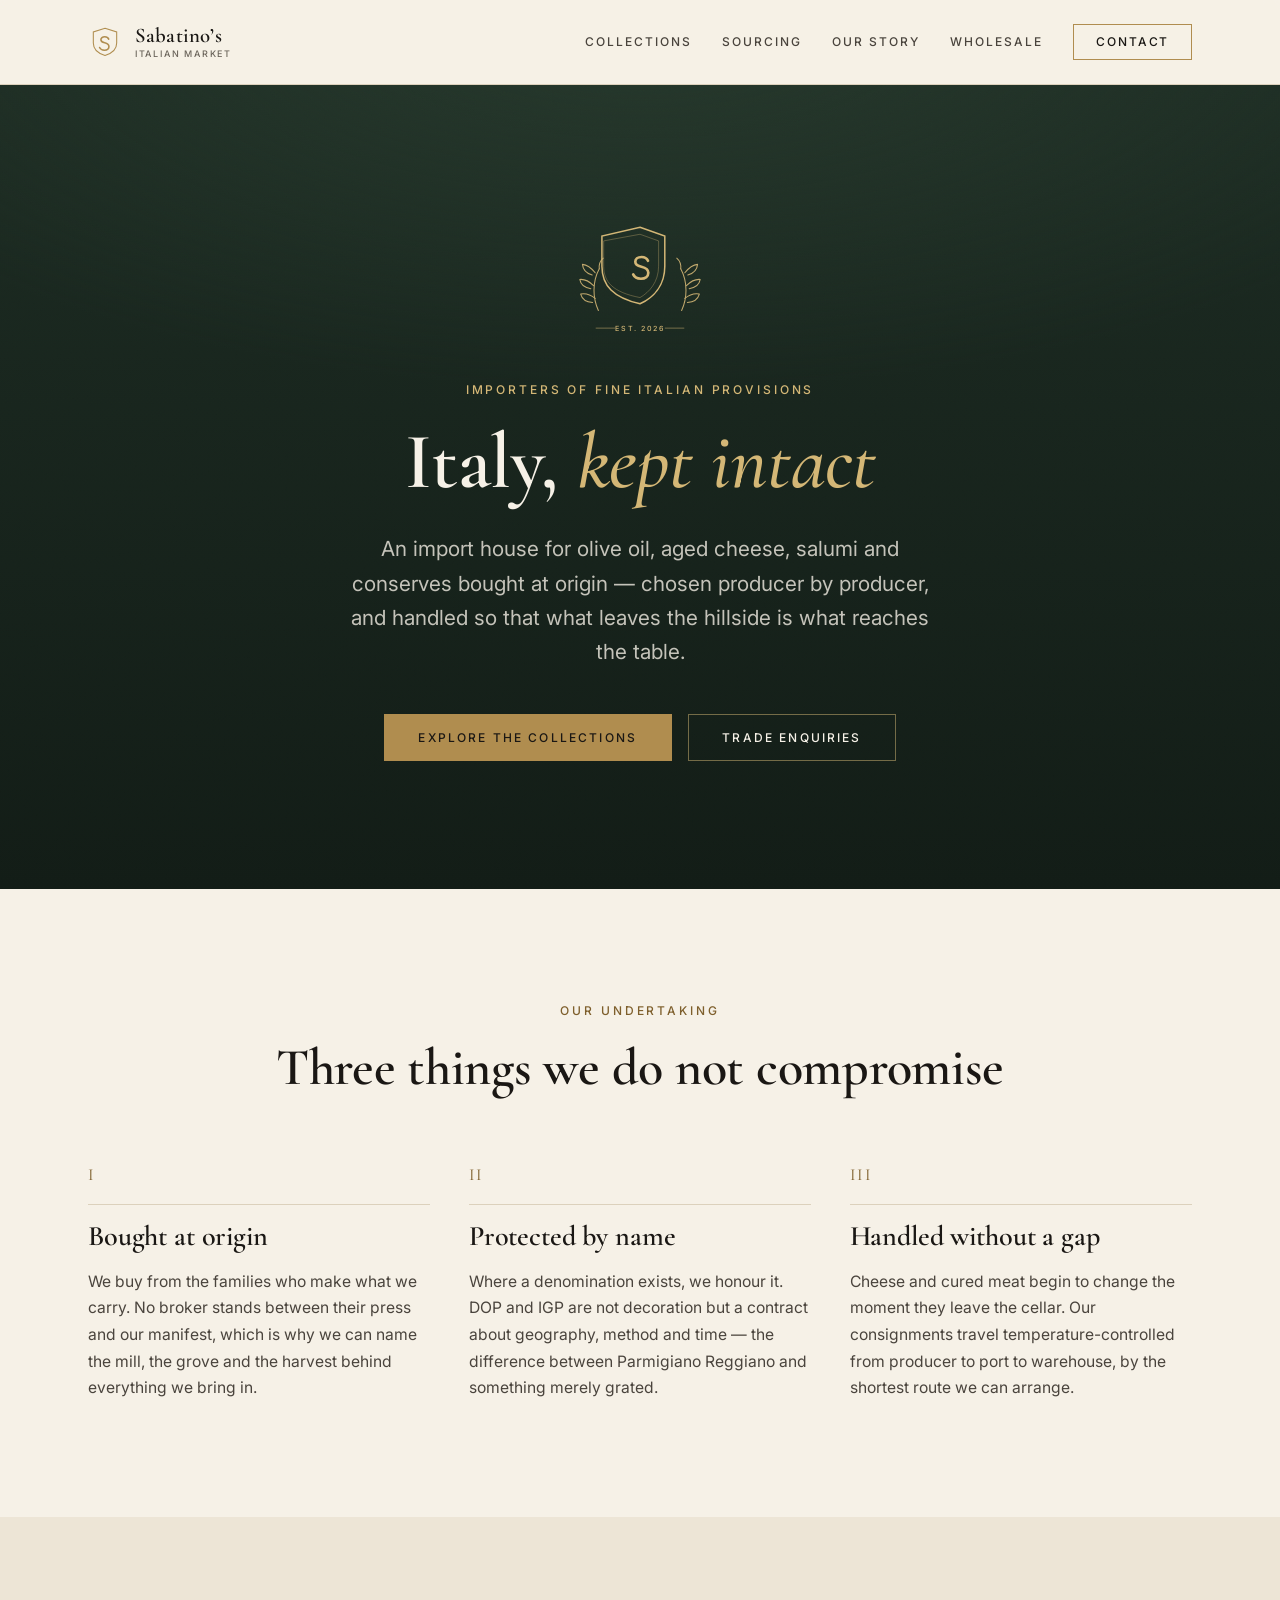
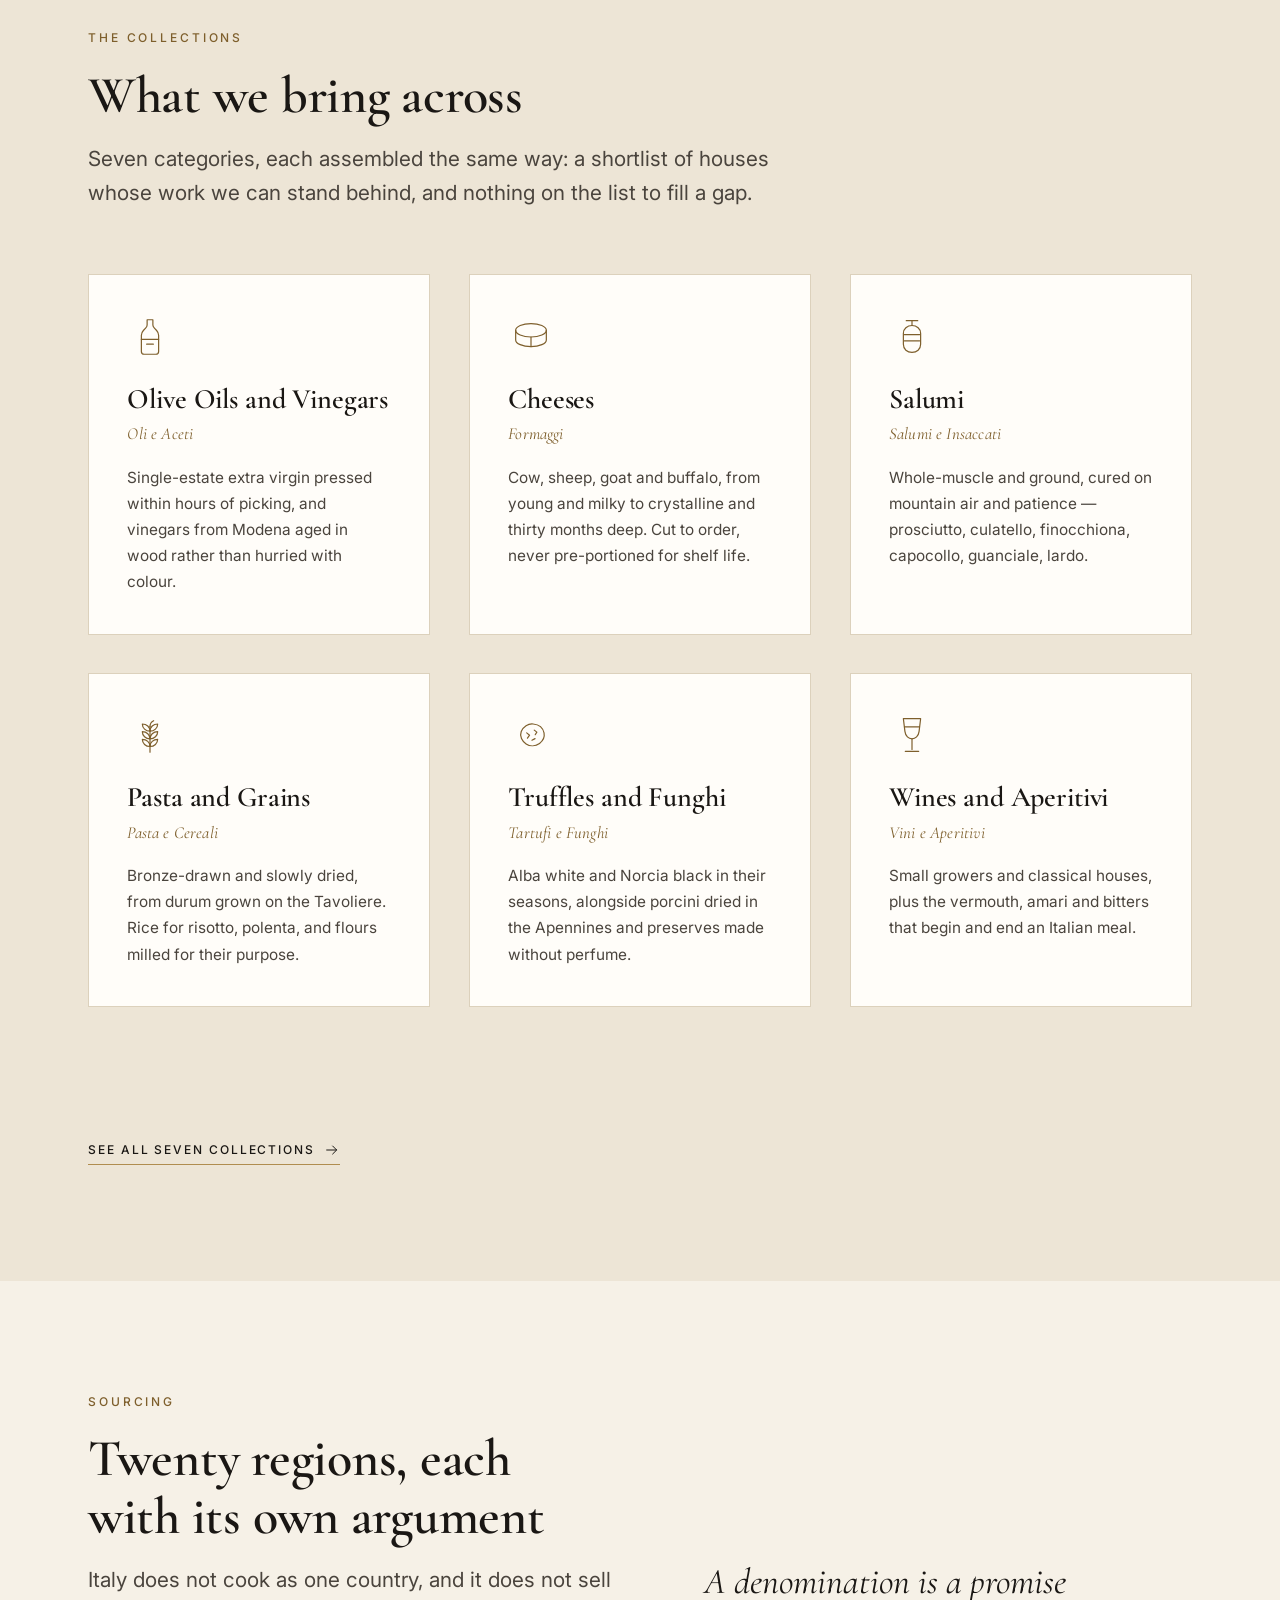
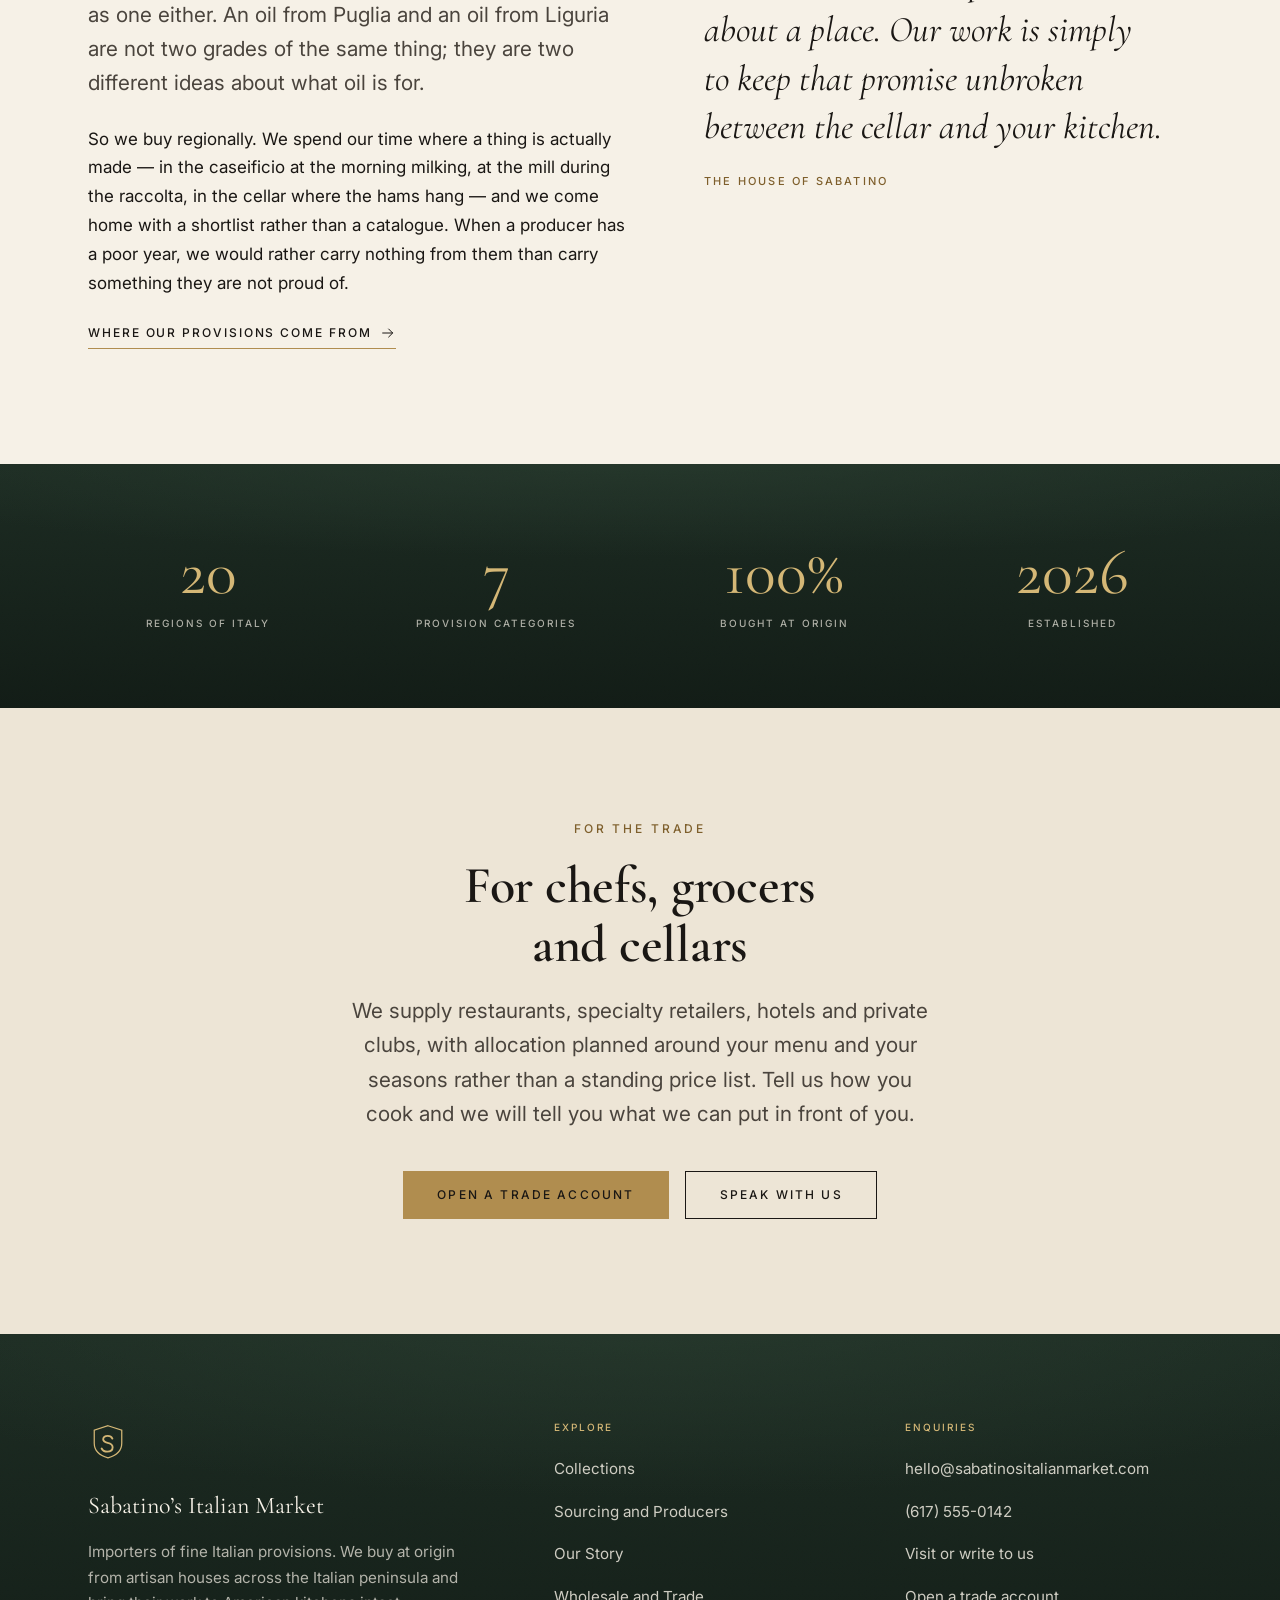
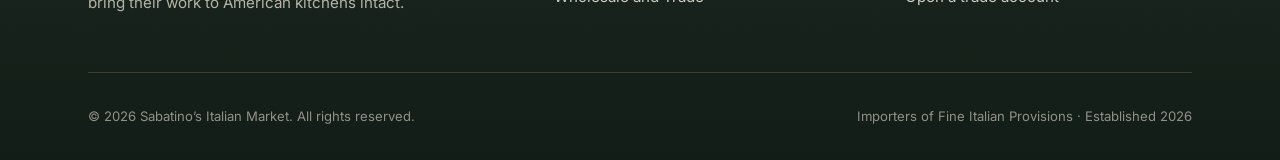
==== commit 962177c0: "Point the site's own URLs at where it is actually served The canonical and og:url tags, and both JSO" ====
--- a/index.html
+++ b/index.html
@@ -5,14 +5,14 @@
   <meta name="viewport" content="width=device-width, initial-scale=1">
   <title>Sabatino's Italian Market | Importers of Fine Italian Provisions</title>
   <meta name="description" content="A high-end import house for Italian olive oil, aged cheese, salumi, pasta, truffles and conserves, bought at origin from artisan producers and handled without a gap in the chain.">
-  <link rel="canonical" href="https://www.sabatinositalianmarket.com/">
+  <link rel="canonical" href="https://cleblanc87.github.io/sabatinos-italian-market/">
   <link rel="icon" type="image/svg+xml" href="images/favicon.svg">
 
   <meta property="og:type" content="website">
   <meta property="og:site_name" content="Sabatino's Italian Market">
   <meta property="og:title" content="Sabatino's Italian Market | Importers of Fine Italian Provisions">
   <meta property="og:description" content="A high-end import house for Italian olive oil, aged cheese, salumi, pasta, truffles and conserves, bought at origin from artisan producers and handled without a gap in the chain.">
-  <meta property="og:url" content="https://www.sabatinositalianmarket.com/">
+  <meta property="og:url" content="https://cleblanc87.github.io/sabatinos-italian-market/">
   <meta name="twitter:card" content="summary_large_image">
   <meta name="theme-color" content="#1C2B22">
 
@@ -27,12 +27,12 @@
     "@graph": [
       {
         "@type": "Organization",
-        "@id": "https://www.sabatinositalianmarket.com/#organization",
+        "@id": "https://cleblanc87.github.io/sabatinos-italian-market/#organization",
         "name": "Sabatino's Italian Market",
         "alternateName": "Sabatino's",
         "description": "Importer of fine Italian provisions: olive oil, aged cheese, salumi, pasta, truffles, wine and conserves, bought at origin from artisan producers across Italy.",
-        "url": "https://www.sabatinositalianmarket.com/",
-        "logo": "https://www.sabatinositalianmarket.com/images/favicon.svg",
+        "url": "https://cleblanc87.github.io/sabatinos-italian-market/",
+        "logo": "https://cleblanc87.github.io/sabatinos-italian-market/images/favicon.svg",
         "foundingDate": "2026",
         "email": "hello@sabatinositalianmarket.com",
         "telephone": "+1-617-555-0142",
@@ -49,11 +49,11 @@
       },
       {
         "@type": "LocalBusiness",
-        "@id": "https://www.sabatinositalianmarket.com/#market",
+        "@id": "https://cleblanc87.github.io/sabatinos-italian-market/#market",
         "name": "Sabatino's Italian Market",
-        "parentOrganization": { "@id": "https://www.sabatinositalianmarket.com/#organization" },
-        "image": "https://www.sabatinositalianmarket.com/images/favicon.svg",
-        "url": "https://www.sabatinositalianmarket.com/",
+        "parentOrganization": { "@id": "https://cleblanc87.github.io/sabatinos-italian-market/#organization" },
+        "image": "https://cleblanc87.github.io/sabatinos-italian-market/images/favicon.svg",
+        "url": "https://cleblanc87.github.io/sabatinos-italian-market/",
         "email": "hello@sabatinositalianmarket.com",
         "telephone": "+1-617-555-0142",
         "priceRange": "$$$",
--- a/css/style.css
+++ b/css/style.css
@@ -77,6 +77,8 @@
 
 img, svg { max-width: 100%; }
 svg { display: block; }
+/* <use>-based icons have no intrinsic ratio; keep them square unless told otherwise. */
+svg:not([viewBox]) { aspect-ratio: 1; }
 
 a { color: var(--chianti); text-decoration-thickness: 1px; text-underline-offset: 3px; }
 a:hover { color: var(--ink); }
@@ -123,6 +125,11 @@
 
 p { margin: 0 0 1.15em; }
 p:last-child { margin-bottom: 0; }
+
+/* Headings carry no bottom margin by default, so give the text that follows
+   one. Components that already space their own heading opt back out. */
+h2 + p, h2 + .lede { margin-top: 1.05rem; }
+.cta h2 + .lede { margin-top: 0; }
 
 /* The single most important device for the tone of the whole site. */
 .eyebrow {
@@ -356,7 +363,7 @@
   padding-bottom: .4rem;
   border-bottom: 1px solid var(--oro);
 }
-.link-more svg { width: 16px; transition: transform .26s var(--ease); }
+.link-more svg { width: 16px; height: 16px; transition: transform .26s var(--ease); }
 .link-more:hover svg { transform: translateX(5px); }
 .on-dark .link-more { color: var(--cream); }
 
@@ -400,7 +407,7 @@
   box-shadow: 0 18px 44px -28px rgba(26, 23, 20, .38);
   transform: translateY(-4px);
 }
-.card__icon { width: 46px; color: var(--oro-text); margin-bottom: 1.5rem; }
+.card__icon { width: 46px; height: 46px; color: var(--oro-text); margin-bottom: 1.5rem; }
 .card h3 { margin-bottom: .3rem; }
 .card .italiano { display: block; margin-bottom: 1rem; font-size: 1.05rem; }
 .card p { color: var(--ink-soft); font-size: .96rem; }
@@ -415,7 +422,7 @@
   border-bottom: 1px solid var(--rule);
 }
 .on-dark .pillar__num { color: var(--oro-light); border-color: rgba(212, 183, 118, .28); }
-.pillar__icon { width: 44px; color: var(--oro-text); }
+.pillar__icon { width: 44px; height: 44px; color: var(--oro-text); }
 .pillar p { color: var(--ink-soft); font-size: .98rem; }
 .on-dark .pillar p { color: rgba(246, 241, 231, .74); }
 
@@ -460,7 +467,7 @@
   border-top: 1px solid var(--rule);
 }
 .entry:first-of-type { border-top: 0; }
-.entry__icon { width: 54px; color: var(--oro-text); margin-bottom: 1.75rem; }
+.entry__icon { width: 54px; height: 54px; color: var(--oro-text); margin-bottom: 1.75rem; }
 .entry h2 { font-size: clamp(1.8rem, 3vw, 2.5rem); margin-bottom: .35rem; }
 .entry__body > p { color: var(--ink-soft); }
 .entry__head { position: sticky; top: 112px; }
@@ -533,7 +540,7 @@
   align-items: start;
   font-size: .98rem;
 }
-.checks svg { width: 15px; margin-top: .42rem; color: var(--oro-text); }
+.checks svg { width: 15px; height: 15px; margin-top: .42rem; color: var(--oro-text); }
 
 /* Full-width call-to-action band. */
 .cta { text-align: center; }
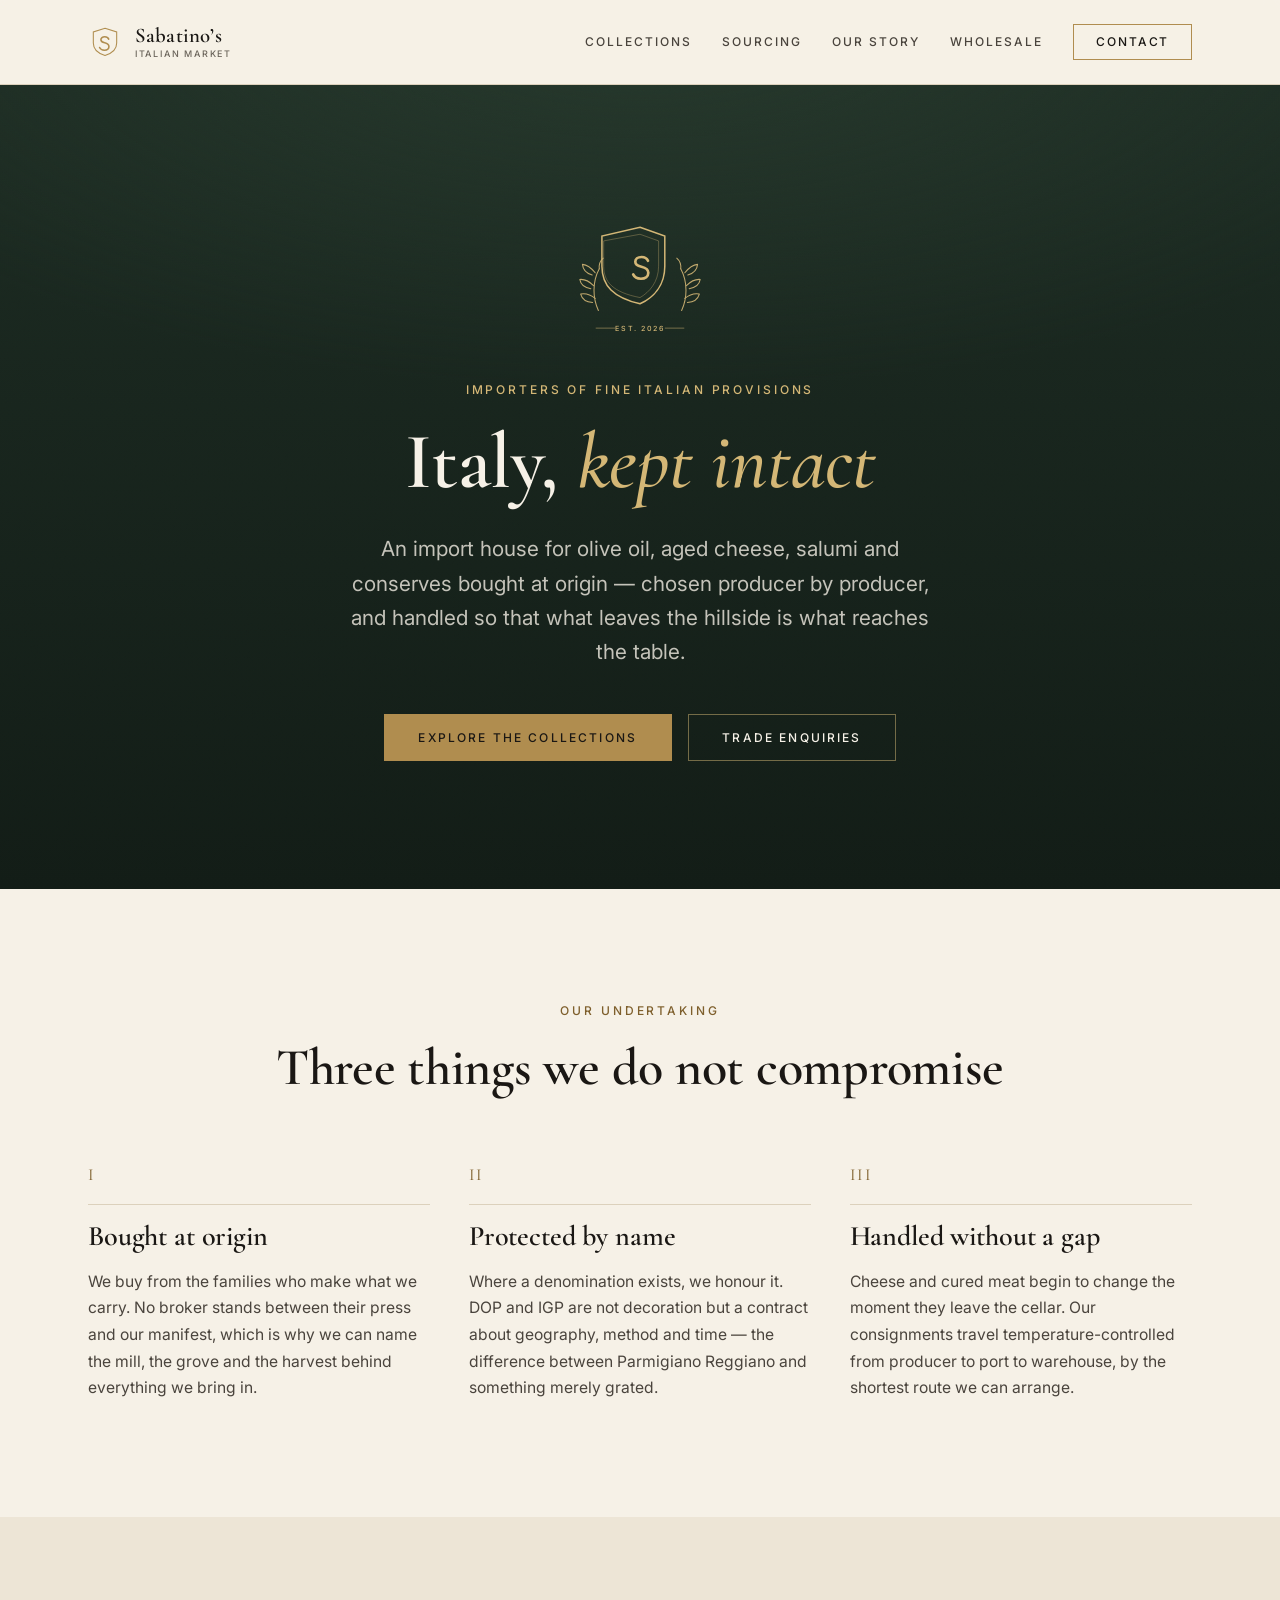
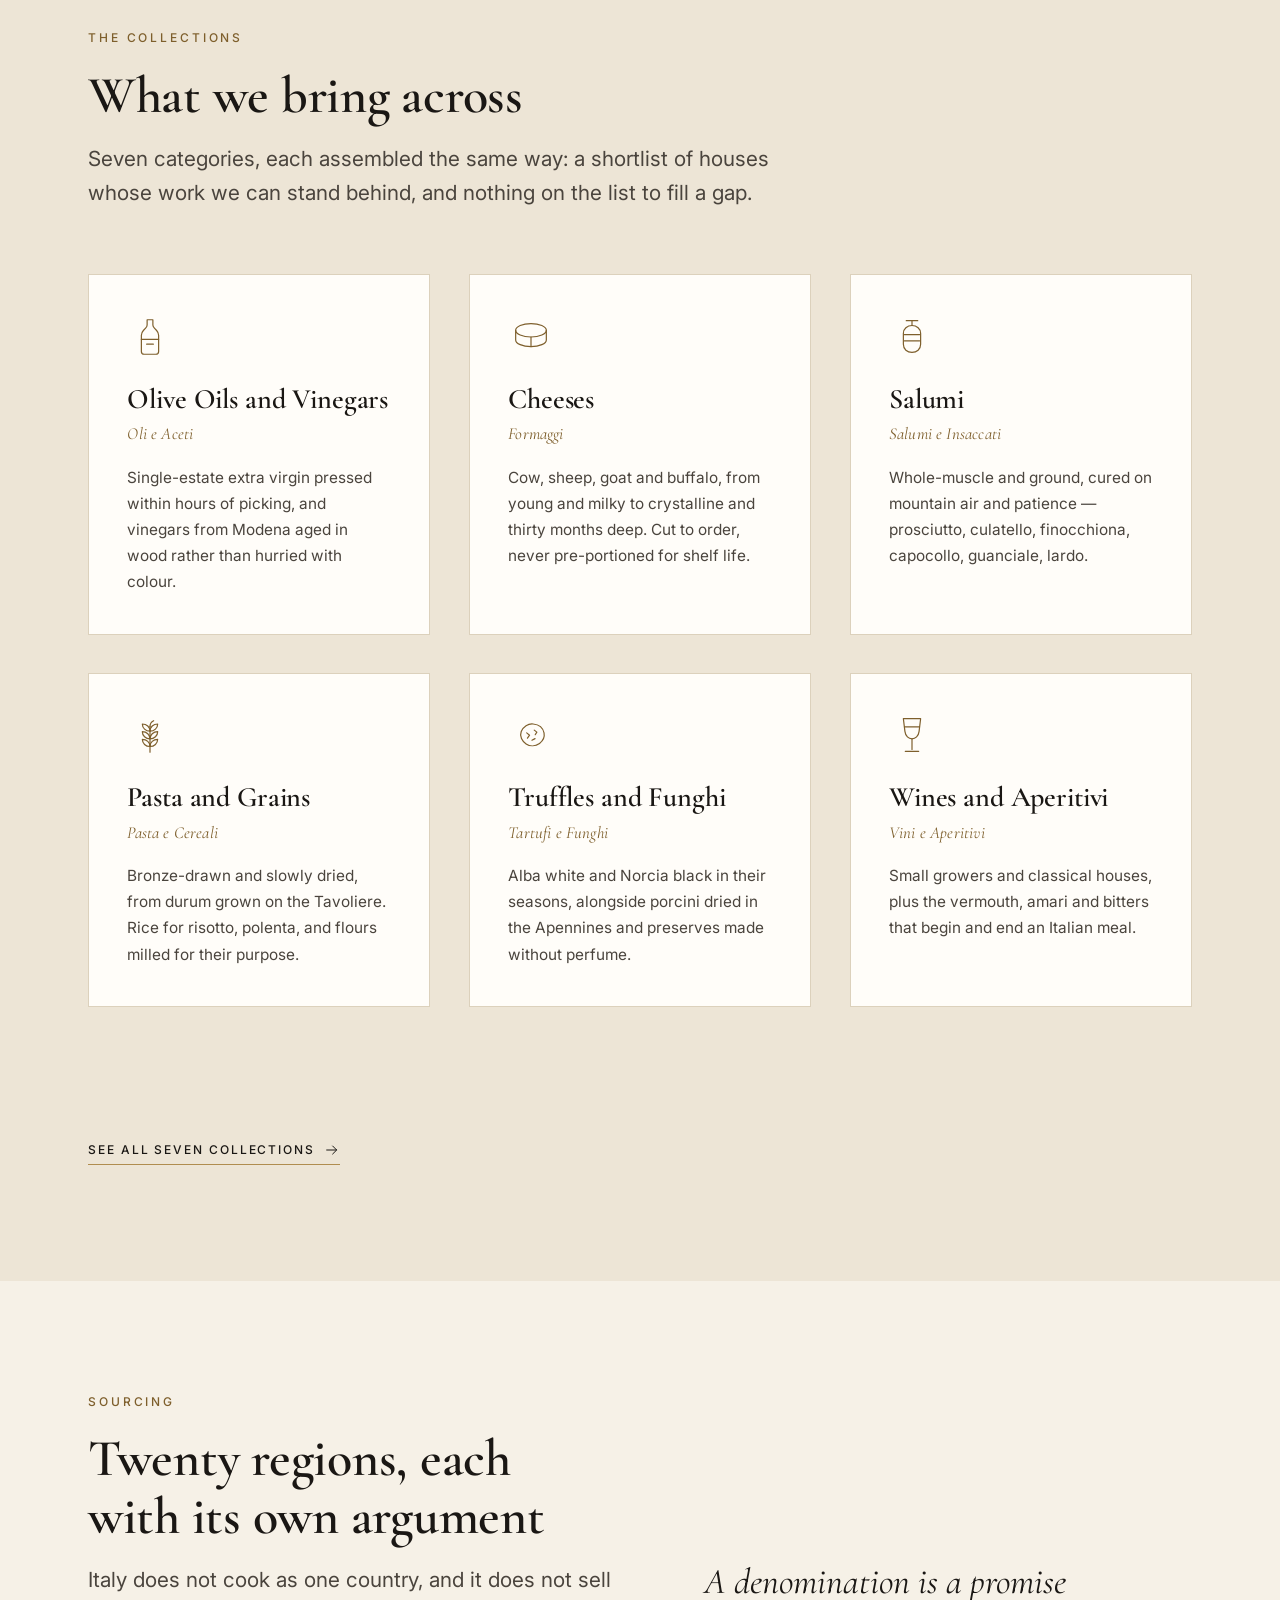
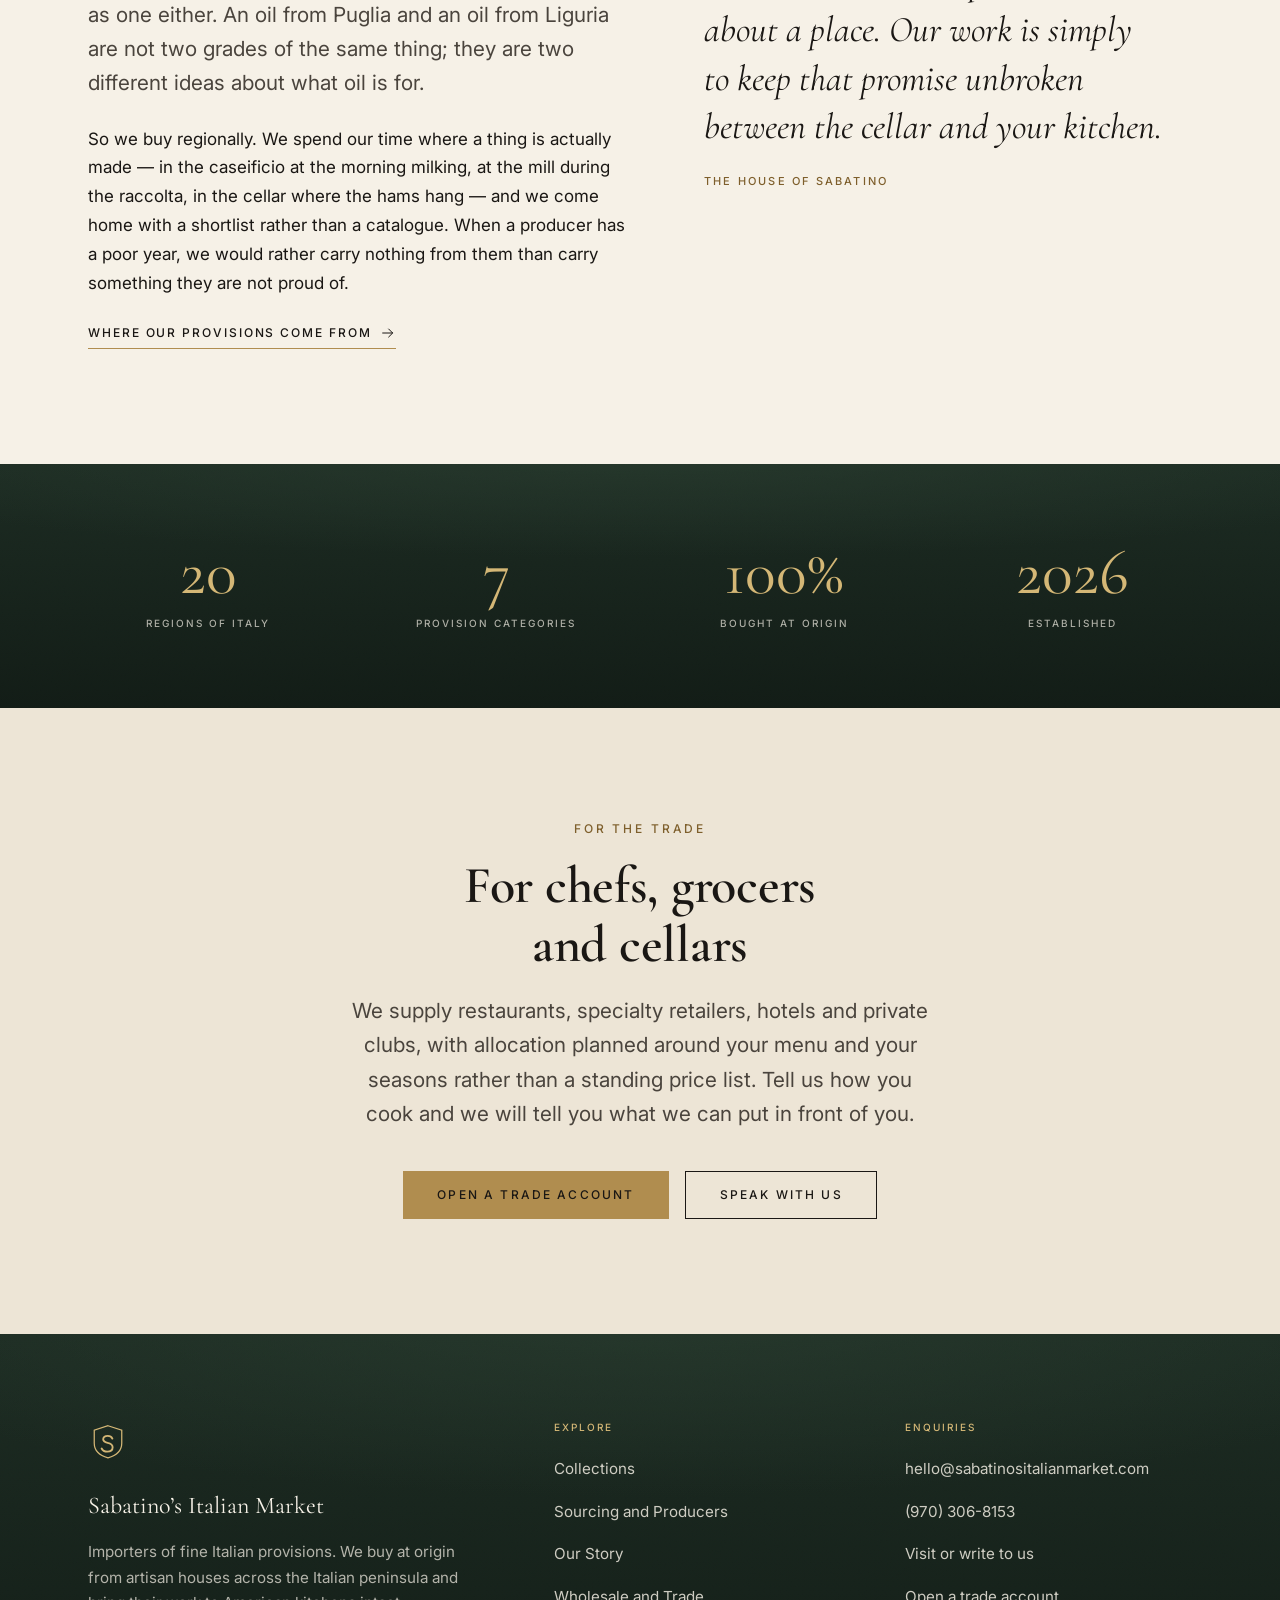
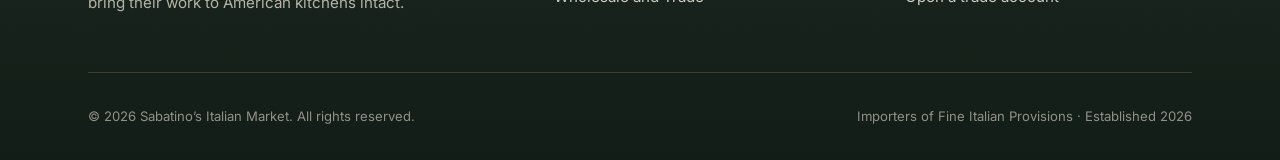
==== commit 19f364f4: "Use the real telephone number, (970) 306-8153 Co-Authored-By: Claude Opus 5.5 <noreply@anthropic.com" ====
--- a/index.html
+++ b/index.html
@@ -35,7 +35,7 @@
         "logo": "https://cleblanc87.github.io/sabatinos-italian-market/images/favicon.svg",
         "foundingDate": "2026",
         "email": "hello@sabatinositalianmarket.com",
-        "telephone": "+1-617-555-0142",
+        "telephone": "+1-970-306-8153",
         "address": {
           "@type": "PostalAddress",
           "streetAddress": "144 Prince Street",
@@ -55,7 +55,7 @@
         "image": "https://cleblanc87.github.io/sabatinos-italian-market/images/favicon.svg",
         "url": "https://cleblanc87.github.io/sabatinos-italian-market/",
         "email": "hello@sabatinositalianmarket.com",
-        "telephone": "+1-617-555-0142",
+        "telephone": "+1-970-306-8153",
         "priceRange": "$$$",
         "address": {
           "@type": "PostalAddress",
@@ -442,7 +442,7 @@
           <ul>
             <!-- TODO: replace with your real address, phone and email. -->
             <li><a href="mailto:hello@sabatinositalianmarket.com">hello@sabatinositalianmarket.com</a></li>
-            <li><a href="tel:+16175550142">(617) 555-0142</a></li>
+            <li><a href="tel:+19703068153">(970) 306-8153</a></li>
             <li><a href="contact.html">Visit or write to us</a></li>
             <li><a href="wholesale.html">Open a trade account</a></li>
           </ul>
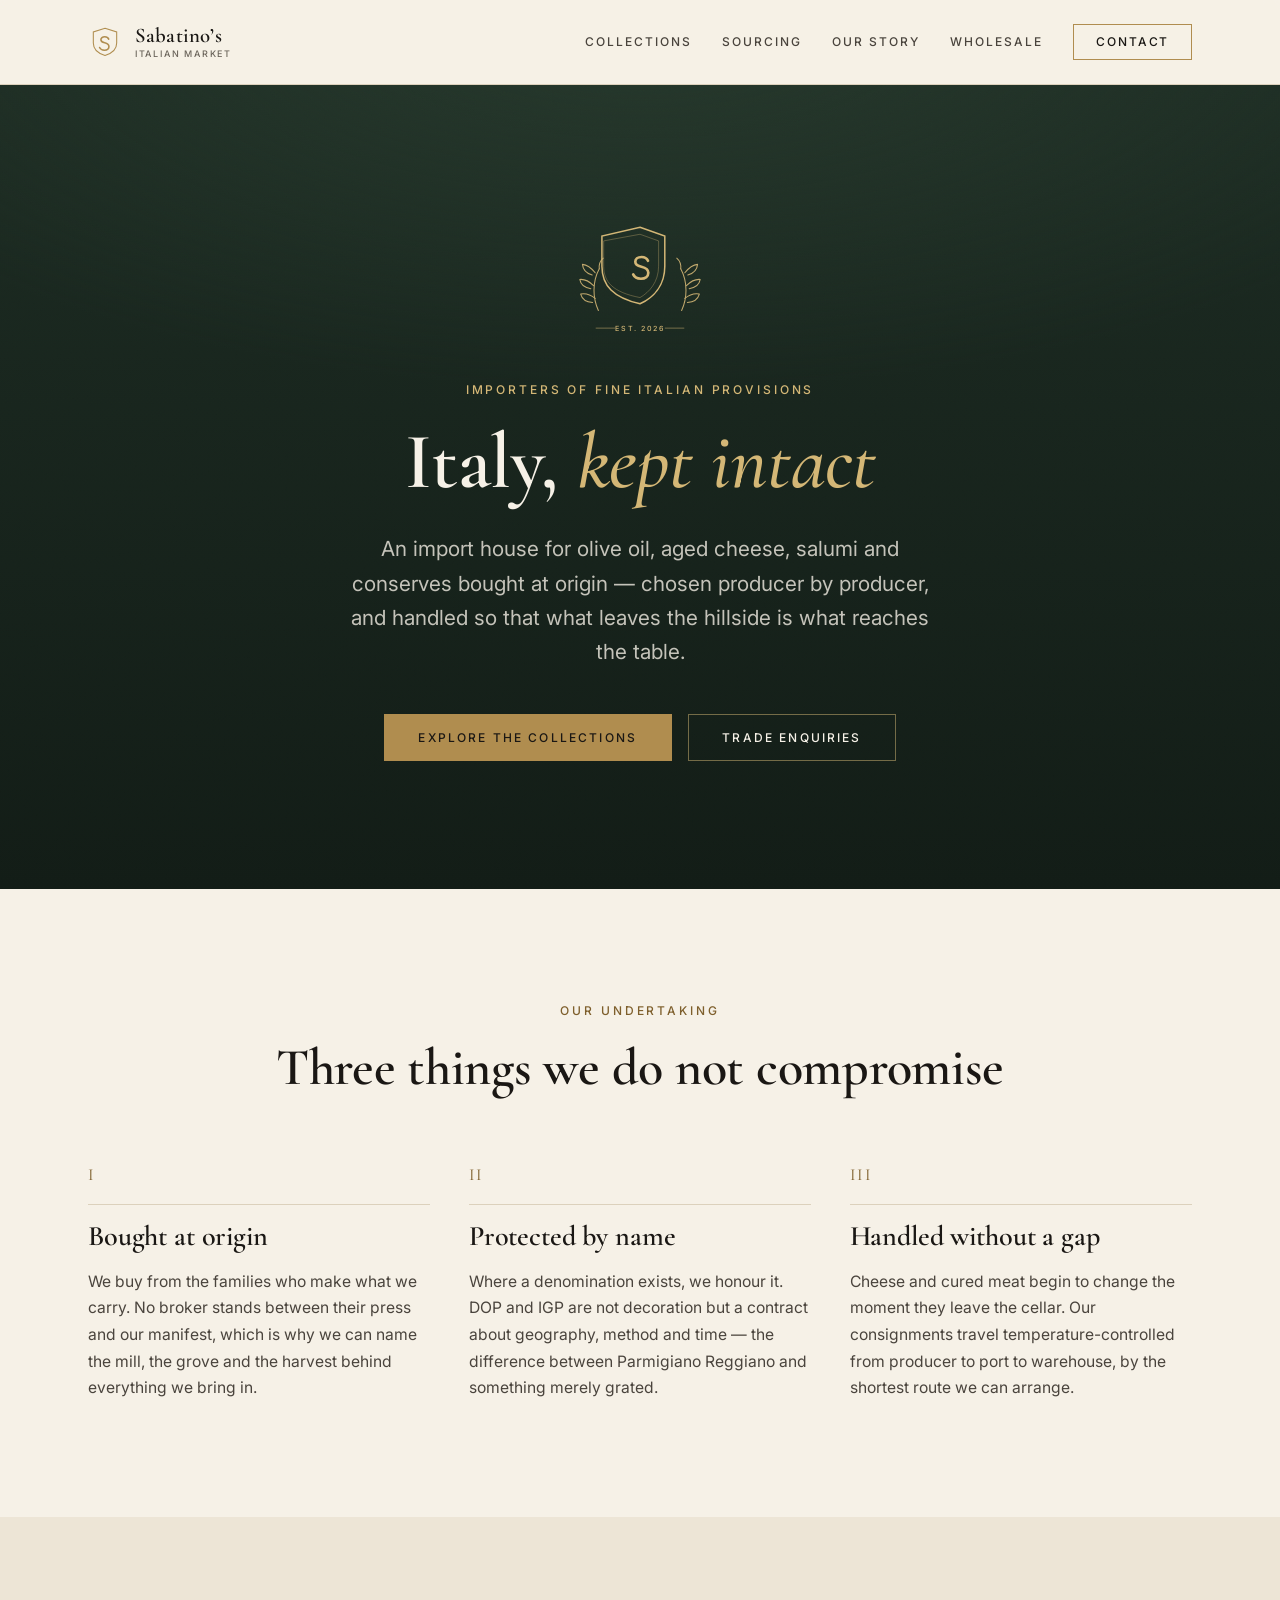
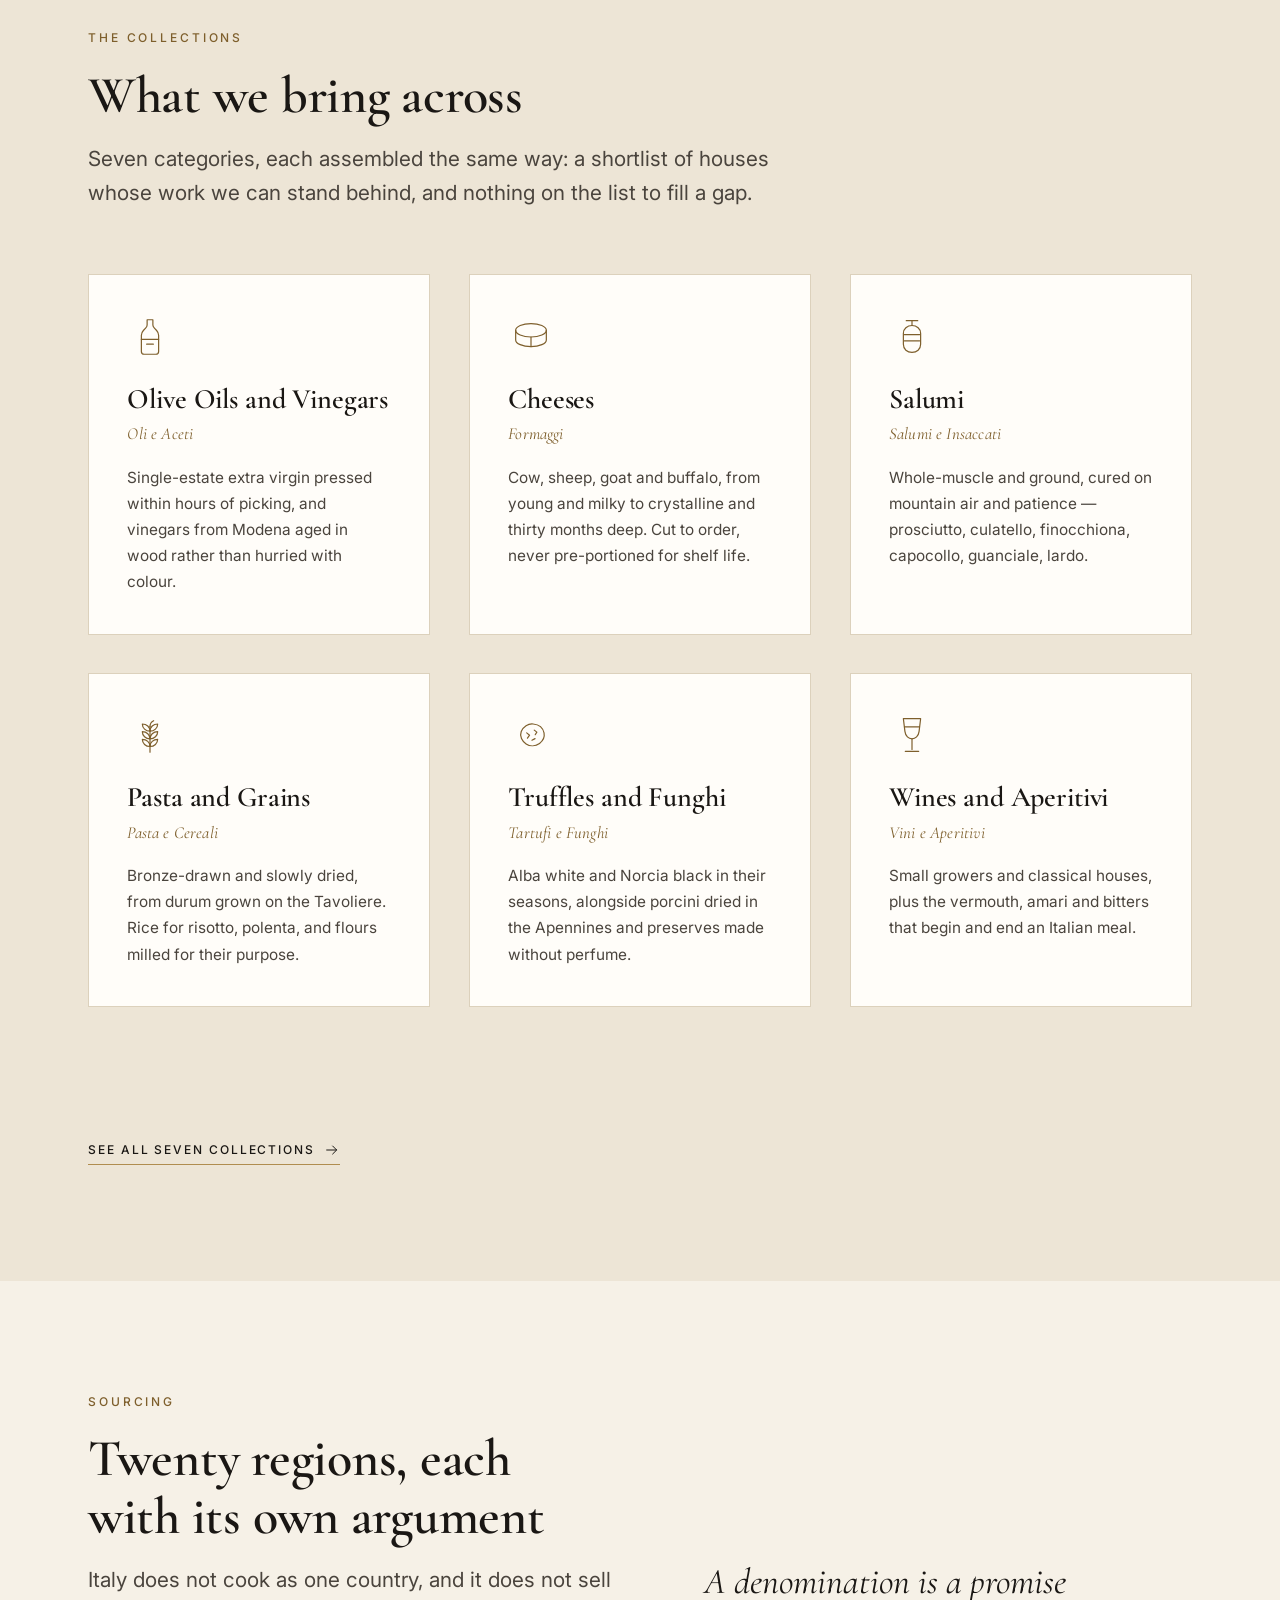
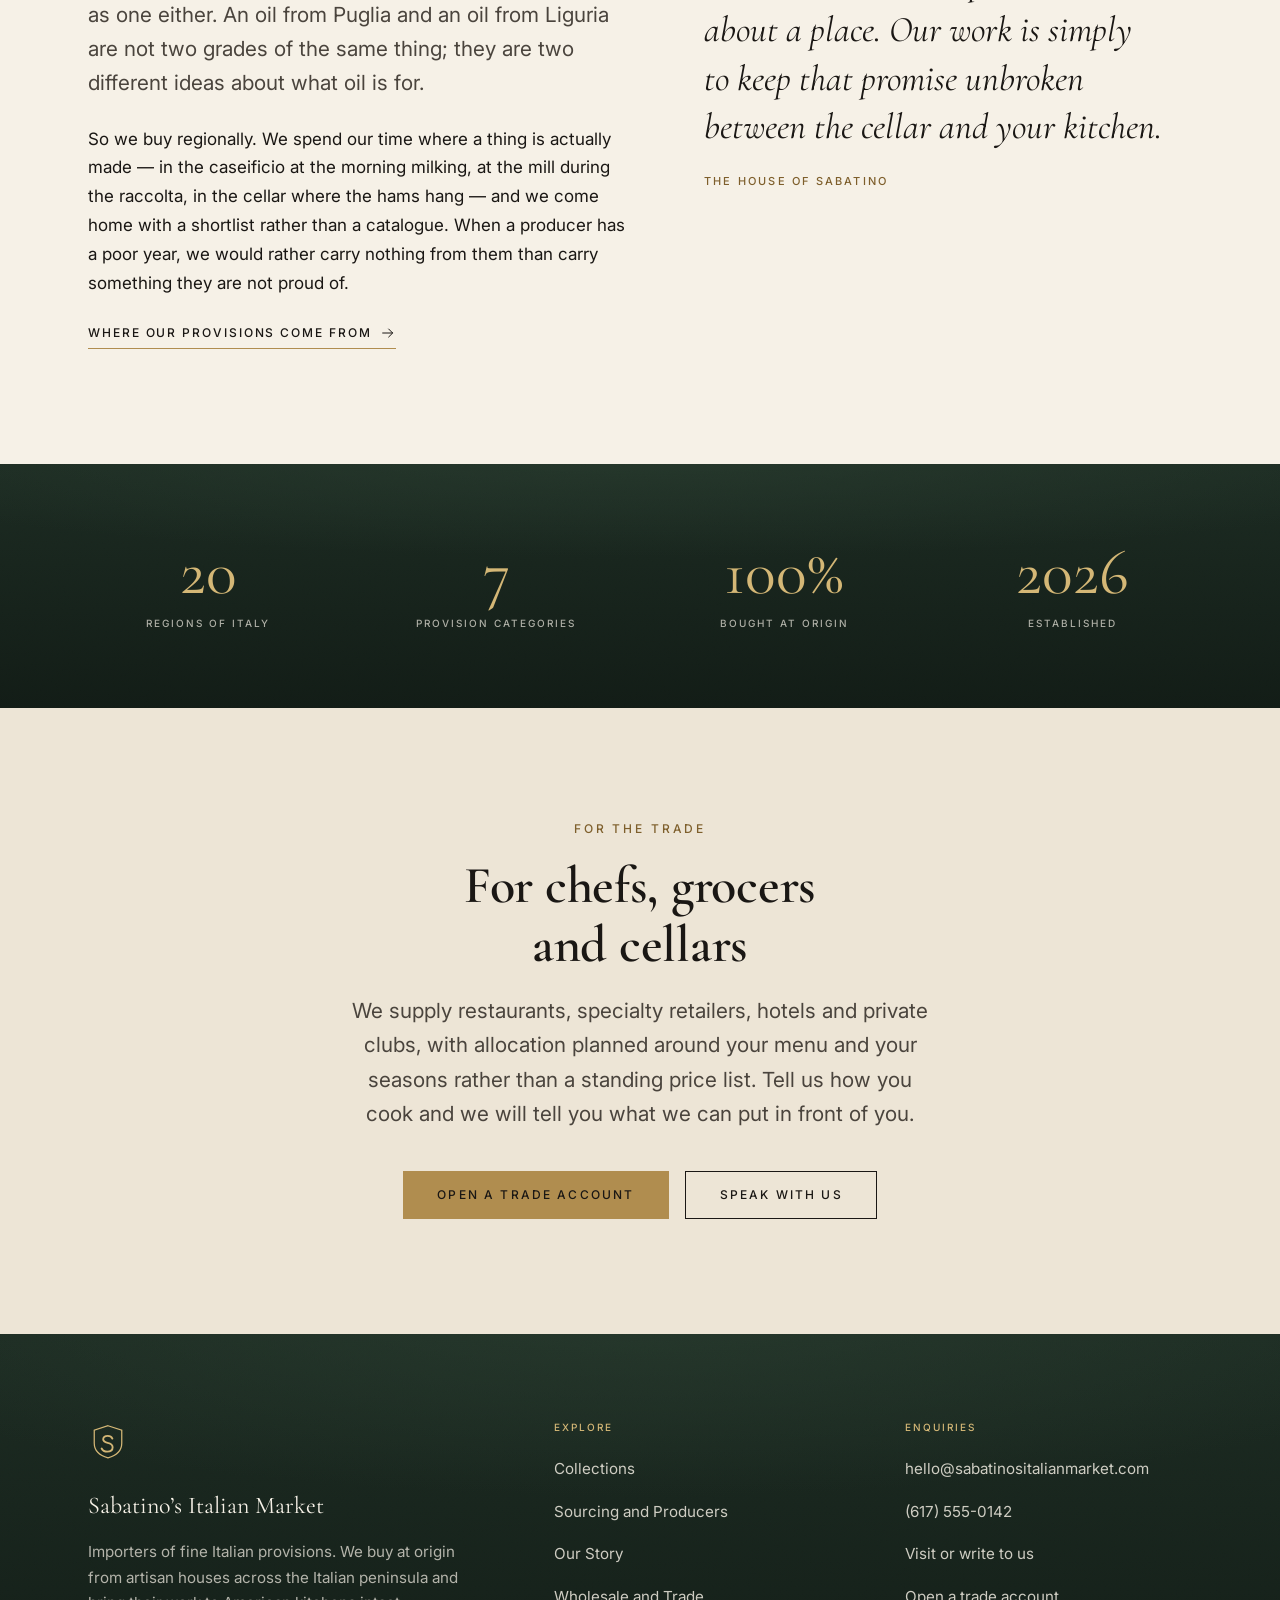
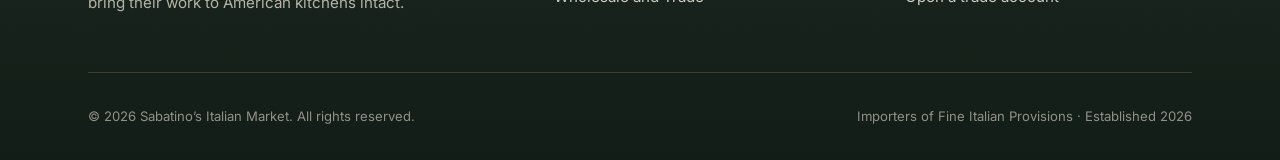
==== commit 963f3c99: "Bind the site to sabatinositalianmarket.com Add the CNAME file that attaches the custom domain, and " ====
--- a/index.html
+++ b/index.html
@@ -5,14 +5,14 @@
   <meta name="viewport" content="width=device-width, initial-scale=1">
   <title>Sabatino's Italian Market | Importers of Fine Italian Provisions</title>
   <meta name="description" content="A high-end import house for Italian olive oil, aged cheese, salumi, pasta, truffles and conserves, bought at origin from artisan producers and handled without a gap in the chain.">
-  <link rel="canonical" href="https://cleblanc87.github.io/sabatinos-italian-market/">
+  <link rel="canonical" href="https://sabatinositalianmarket.com/">
   <link rel="icon" type="image/svg+xml" href="images/favicon.svg">
 
   <meta property="og:type" content="website">
   <meta property="og:site_name" content="Sabatino's Italian Market">
   <meta property="og:title" content="Sabatino's Italian Market | Importers of Fine Italian Provisions">
   <meta property="og:description" content="A high-end import house for Italian olive oil, aged cheese, salumi, pasta, truffles and conserves, bought at origin from artisan producers and handled without a gap in the chain.">
-  <meta property="og:url" content="https://cleblanc87.github.io/sabatinos-italian-market/">
+  <meta property="og:url" content="https://sabatinositalianmarket.com/">
   <meta name="twitter:card" content="summary_large_image">
   <meta name="theme-color" content="#1C2B22">
 
@@ -27,15 +27,15 @@
     "@graph": [
       {
         "@type": "Organization",
-        "@id": "https://cleblanc87.github.io/sabatinos-italian-market/#organization",
+        "@id": "https://sabatinositalianmarket.com/#organization",
         "name": "Sabatino's Italian Market",
         "alternateName": "Sabatino's",
         "description": "Importer of fine Italian provisions: olive oil, aged cheese, salumi, pasta, truffles, wine and conserves, bought at origin from artisan producers across Italy.",
-        "url": "https://cleblanc87.github.io/sabatinos-italian-market/",
-        "logo": "https://cleblanc87.github.io/sabatinos-italian-market/images/favicon.svg",
+        "url": "https://sabatinositalianmarket.com/",
+        "logo": "https://sabatinositalianmarket.com/images/favicon.svg",
         "foundingDate": "2026",
         "email": "hello@sabatinositalianmarket.com",
-        "telephone": "+1-970-306-8153",
+        "telephone": "+1-617-555-0142",
         "address": {
           "@type": "PostalAddress",
           "streetAddress": "144 Prince Street",
@@ -49,13 +49,13 @@
       },
       {
         "@type": "LocalBusiness",
-        "@id": "https://cleblanc87.github.io/sabatinos-italian-market/#market",
+        "@id": "https://sabatinositalianmarket.com/#market",
         "name": "Sabatino's Italian Market",
-        "parentOrganization": { "@id": "https://cleblanc87.github.io/sabatinos-italian-market/#organization" },
-        "image": "https://cleblanc87.github.io/sabatinos-italian-market/images/favicon.svg",
-        "url": "https://cleblanc87.github.io/sabatinos-italian-market/",
+        "parentOrganization": { "@id": "https://sabatinositalianmarket.com/#organization" },
+        "image": "https://sabatinositalianmarket.com/images/favicon.svg",
+        "url": "https://sabatinositalianmarket.com/",
         "email": "hello@sabatinositalianmarket.com",
-        "telephone": "+1-970-306-8153",
+        "telephone": "+1-617-555-0142",
         "priceRange": "$$$",
         "address": {
           "@type": "PostalAddress",
@@ -442,7 +442,7 @@
           <ul>
             <!-- TODO: replace with your real address, phone and email. -->
             <li><a href="mailto:hello@sabatinositalianmarket.com">hello@sabatinositalianmarket.com</a></li>
-            <li><a href="tel:+19703068153">(970) 306-8153</a></li>
+            <li><a href="tel:+16175550142">(617) 555-0142</a></li>
             <li><a href="contact.html">Visit or write to us</a></li>
             <li><a href="wholesale.html">Open a trade account</a></li>
           </ul>
